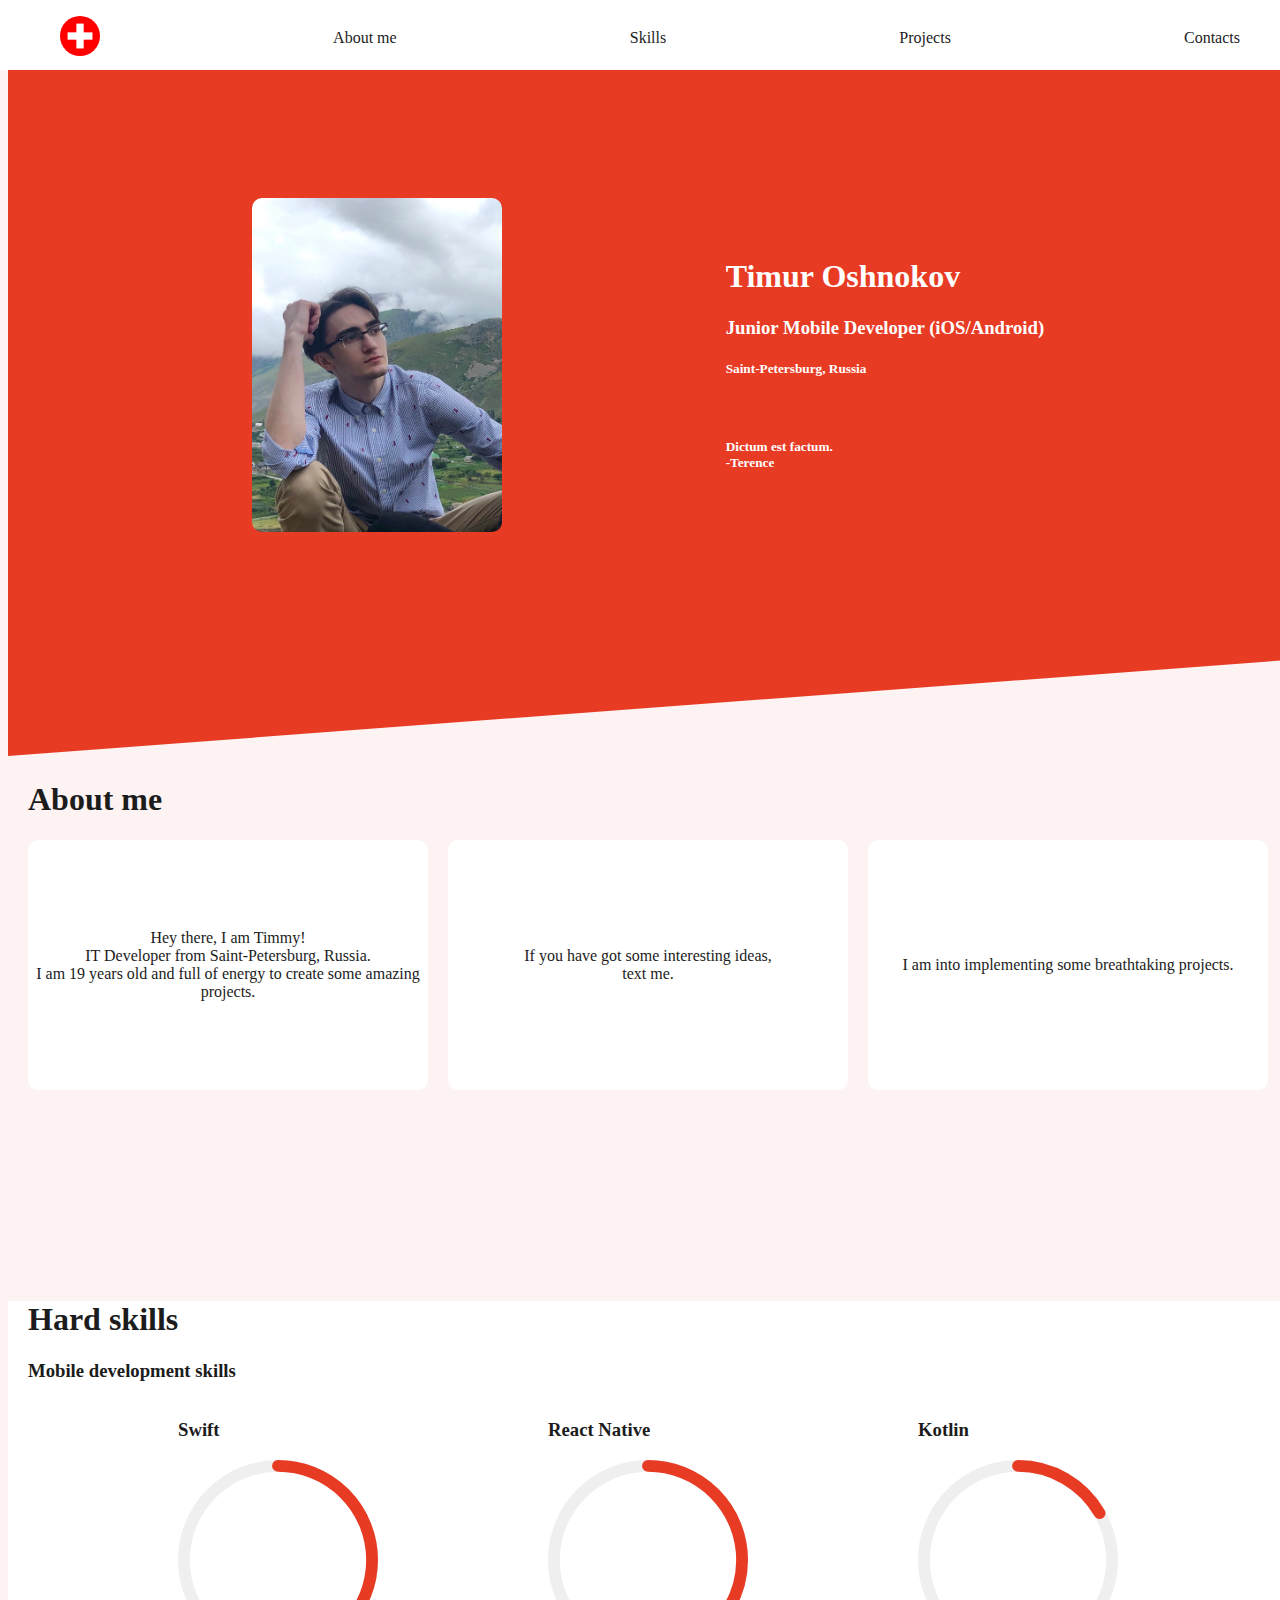
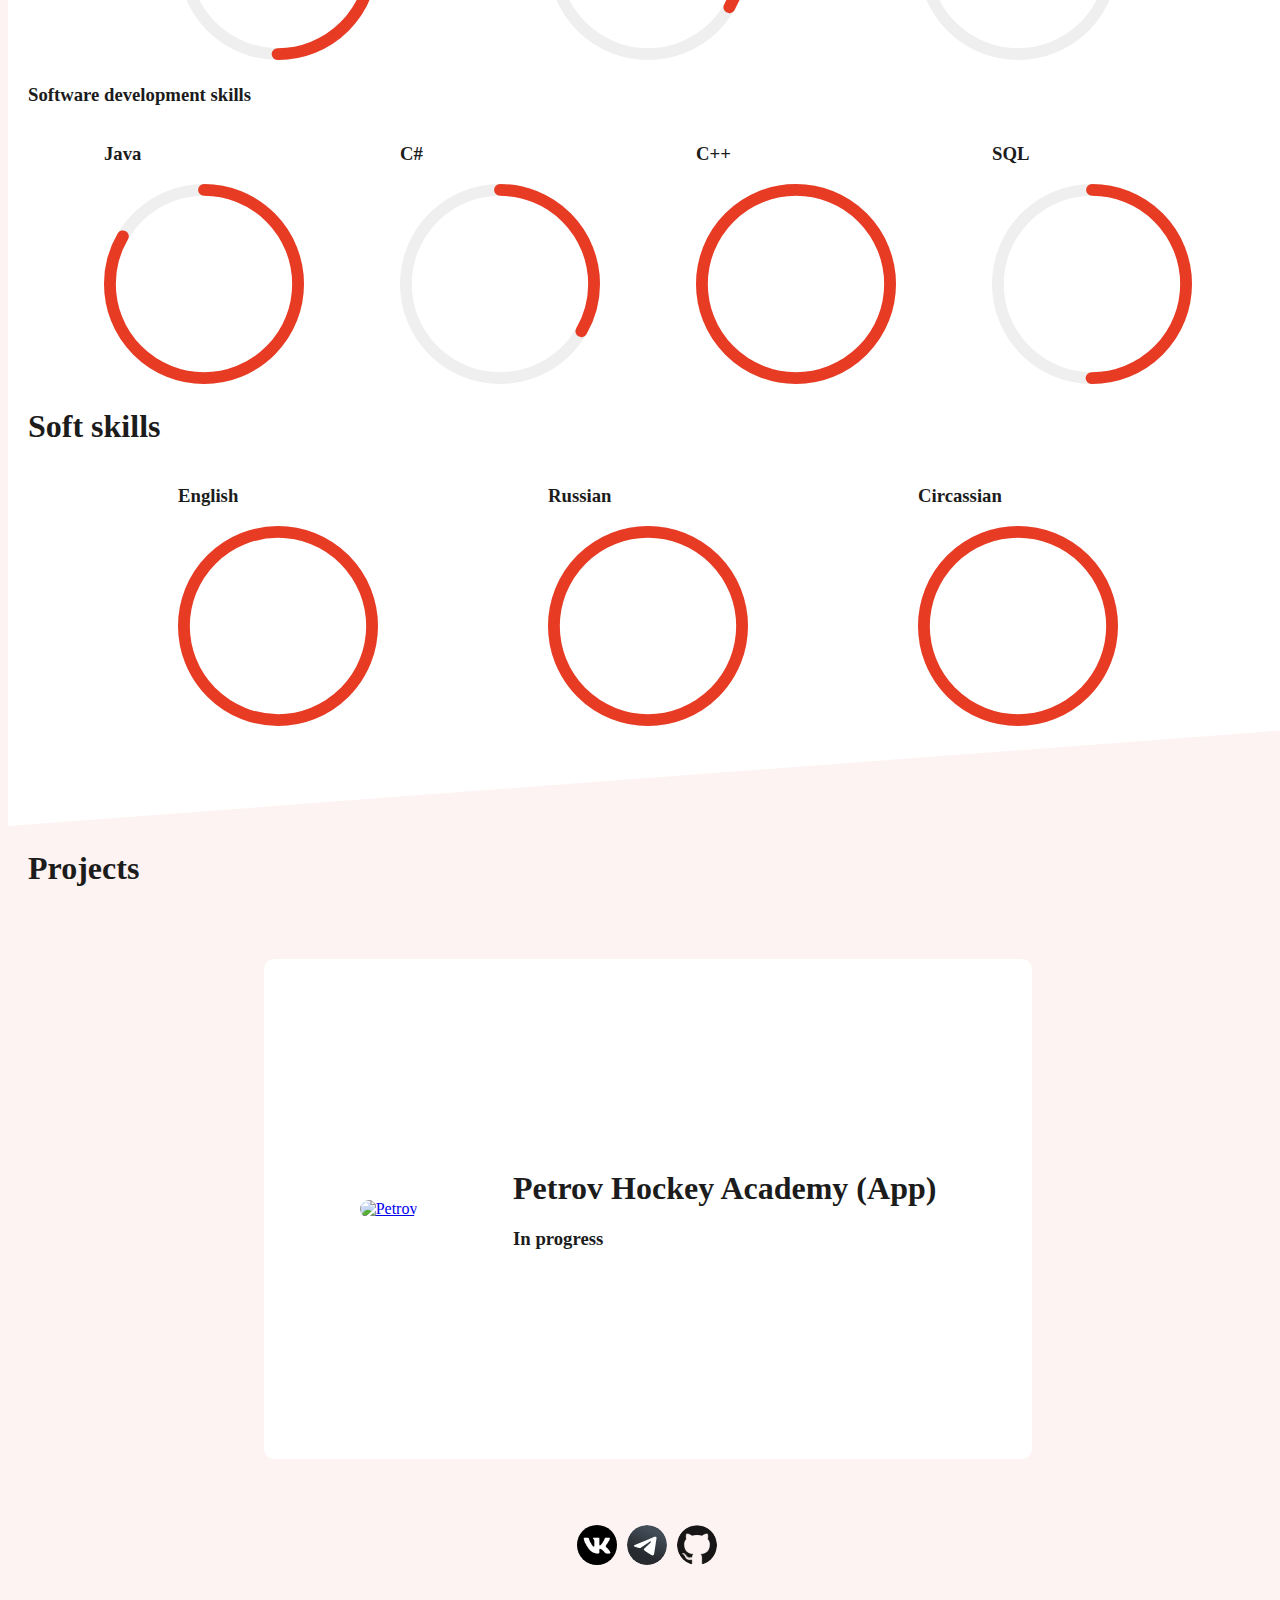
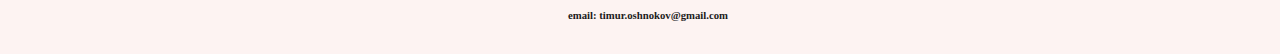
==== PersonalPage/PersonalPage.html @ b3af90e5 "Personal Page" ====
<!DOCTYPE html>
<html lang="ru">

<head>
    <meta charset="UTF-8">
    <title>Timmy Oshnokov</title>
    <link rel="stylesheet" href="PersonalPageCSS.css">
    <link rel="stylesheet" href="Diagrams.css">
    <link rel="icon" href="./Images/switzerland.png">
    <meta name="keywords" content="Ошноков, Тимур, программирование, ИТМО, ФИТИП">
</head>

<body>

<header class="header">
    <div class="headerLinksBox">
        <nav>
            <ul class="headerItems">
                <li>
                    <a class="headerLink" href="#home">
                        <img src="./Images/switzerland.png" alt="home" class="logo"/>
                    </a>
                </li>
                <li>
                    <a class="headerLink" href="#aboutMe">About me</a>
                </li>
                <li>
                    <a class="headerLink" href="#skills">Skills</a>
                </li>
                <li>
                    <a class="headerLink" href="#projects">Projects</a>
                </li>
                <li>
                    <a class="headerLink" href="#contacts">Contacts</a>
                </li>
            </ul>
        </nav>
    </div>
</header>

<main>
    <section class="intro">
        <span id="home"></span>
        <div class="personalBox">
            <img src="./Images/SelfPhoto.jpg" alt="Timur Oshnokov" class="selfImage">
            <div class="nameBox">
                <h1 class="textWhite">Timur Oshnokov</h1>
                <h3 class="textWhite">Junior Mobile Developer (iOS/Android)</h3>
                <h5 class="textWhite">Saint-Petersburg, Russia</h5>
                <br>
                <h5 class="textWhite">Dictum est factum.<br>-Terence</h5>
            </div>
        </div>
        <svg class="triangle" viewBox="0 0 200 15">
            <polygon points="0,15 200,0 0,0" fill="#e83b24"></polygon>
        </svg>
    </section>

    <section class="aboutMeBox">
        <span id="aboutMe"></span>
        <div class="sectionName">
            <h1 class="textBlack">About me</h1>
        </div>


        <div class="aboutMeSlides">
            <div class="aboutMeSingleSlide">
                <p class="aboutMeText">Hey there, I am Timmy!<br>IT Developer from Saint-Petersburg, Russia.<br>I am 19
                    years
                    old and full of energy to create some amazing projects. </p>
            </div>
            <div class="aboutMeSingleSlide">
                <p class="aboutMeText"> If you have got some interesting ideas,<br>text me.</p>
            </div>
            <div class="aboutMeSingleSlide">
                <p class="aboutMeText"> I am into implementing some breathtaking projects. </p>
            </div>
        </div>
    </section>

    <section>
        <span id="skills"></span>
        <div class="skillsBox">
            <h1 class="sectionName">Hard skills</h1>
            <div>
                <h3 class="sectionName">Mobile development skills</h3>
                <div class="skillsCharts">
                    <section>
                        <h3 class="textBlack">Swift</h3>
                        <svg class="circle-chart" viewbox="0 0 33.83098862 33.83098862" width="200" height="200"
                             xmlns="http://www.w3.org/2000/svg">
                            <circle class="circle-chart__background" stroke="#efefef" stroke-width="2" fill="none"
                                    cx="16.91549431" cy="16.91549431" r="15.91549431"/>
                            <circle class="circle-chart__circle" stroke="#e83b24" stroke-width="2"
                                    stroke-dasharray="50,100" stroke-linecap="round" fill="none" cx="16.91549431"
                                    cy="16.91549431" r="15.91549431"/>
                            <g class="circle-chart__info">
                                <text class="circle-chart__innerText" x="16.91549431" y="16.91549431"
                                      alignment-baseline="central" text-anchor="middle" font-size="6">1.5 year
                                </text>
                            </g>
                        </svg>
                    </section>

                    <section>
                        <h3 class="textBlack">React Native</h3>
                        <svg class="circle-chart" viewbox="0 0 33.83098862 33.83098862" width="200" height="200"
                             xmlns="http://www.w3.org/2000/svg">
                            <circle class="circle-chart__background" stroke="#efefef" stroke-width="2" fill="none"
                                    cx="16.91549431" cy="16.91549431" r="15.91549431"/>
                            <circle class="circle-chart__circle" stroke="#e83b24" stroke-width="2"
                                    stroke-dasharray="33.33,100" stroke-linecap="round" fill="none" cx="16.91549431"
                                    cy="16.91549431" r="15.91549431"/>
                            <g class="circle-chart__info">
                                <text class="circle-chart__innerText" x="16.91549431" y="16.91549431"
                                      alignment-baseline="central" text-anchor="middle" font-size="6">1 year
                                </text>
                            </g>
                        </svg>
                    </section>

                    <section>
                        <h3 class="textBlack">Kotlin</h3>
                        <svg class="circle-chart" viewbox="0 0 33.83098862 33.83098862" width="200" height="200"
                             xmlns="http://www.w3.org/2000/svg">
                            <circle class="circle-chart__background" stroke="#efefef" stroke-width="2" fill="none"
                                    cx="16.91549431" cy="16.91549431" r="15.91549431"/>
                            <circle class="circle-chart__circle" stroke="#e83b24" stroke-width="2"
                                    stroke-dasharray="16.66,100" stroke-linecap="round" fill="none" cx="16.91549431"
                                    cy="16.91549431" r="15.91549431"/>
                            <g class="circle-chart__info">
                                <text class="circle-chart__innerText" x="16.91549431" y="16.91549431"
                                      alignment-baseline="central" text-anchor="middle" font-size="6">6 months
                                </text>
                            </g>
                        </svg>
                    </section>
                </div>
                <h3 class="sectionName">Software development skills</h3>
                <div class="skillsCharts">
                    <section>
                        <h3 class="textBlack">Java</h3>
                        <svg class="circle-chart" viewbox="0 0 33.83098862 33.83098862" width="200" height="200"
                             xmlns="http://www.w3.org/2000/svg">
                            <circle class="circle-chart__background" stroke="#efefef" stroke-width="2" fill="none"
                                    cx="16.91549431" cy="16.91549431" r="15.91549431"/>
                            <circle class="circle-chart__circle" stroke="#e83b24" stroke-width="2"
                                    stroke-dasharray="83.33,100" stroke-linecap="round" fill="none" cx="16.91549431"
                                    cy="16.91549431" r="15.91549431"/>
                            <g class="circle-chart__info">
                                <text class="circle-chart__innerText" x="16.91549431" y="16.91549431"
                                      alignment-baseline="central" text-anchor="middle" font-size="6">2.5 years
                                </text>
                            </g>
                        </svg>
                    </section>
                    <section>
                        <h3 class="textBlack">C#</h3>
                        <svg class="circle-chart" viewbox="0 0 33.83098862 33.83098862" width="200" height="200"
                             xmlns="http://www.w3.org/2000/svg">
                            <circle class="circle-chart__background" stroke="#efefef" stroke-width="2" fill="none"
                                    cx="16.91549431" cy="16.91549431" r="15.91549431"/>
                            <circle class="circle-chart__circle" stroke="#e83b24" stroke-width="2"
                                    stroke-dasharray="33.33,100" stroke-linecap="round" fill="none" cx="16.91549431"
                                    cy="16.91549431" r="15.91549431"/>
                            <g class="circle-chart__info">
                                <text class="circle-chart__innerText" x="16.91549431" y="16.91549431"
                                      alignment-baseline="central" text-anchor="middle" font-size="6">1 year
                                </text>
                            </g>
                        </svg>
                    </section>
                    <section>
                        <h3 class="textBlack">C++</h3>
                        <svg class="circle-chart" viewbox="0 0 33.83098862 33.83098862" width="200" height="200"
                             xmlns="http://www.w3.org/2000/svg">
                            <circle class="circle-chart__background" stroke="#efefef" stroke-width="2" fill="none"
                                    cx="16.91549431" cy="16.91549431" r="15.91549431"/>
                            <circle class="circle-chart__circle" stroke="#e83b24" stroke-width="2"
                                    stroke-dasharray="100,100" stroke-linecap="round" fill="none" cx="16.91549431"
                                    cy="16.91549431" r="15.91549431"/>
                            <g class="circle-chart__info">
                                <text class="circle-chart__innerText" x="16.91549431" y="16.91549431"
                                      alignment-baseline="central" text-anchor="middle" font-size="6">3 years
                                </text>
                            </g>
                        </svg>
                    </section>
                    <section>
                        <h3 class="textBlack">SQL</h3>
                        <svg class="circle-chart" viewbox="0 0 33.83098862 33.83098862" width="200" height="200"
                             xmlns="http://www.w3.org/2000/svg">
                            <circle class="circle-chart__background" stroke="#efefef" stroke-width="2" fill="none"
                                    cx="16.91549431" cy="16.91549431" r="15.91549431"/>
                            <circle class="circle-chart__circle" stroke="#e83b24" stroke-width="2"
                                    stroke-dasharray="50,100" stroke-linecap="round" fill="none" cx="16.91549431"
                                    cy="16.91549431" r="15.91549431"/>
                            <g class="circle-chart__info">
                                <text class="circle-chart__innerText" x="16.91549431" y="16.91549431"
                                      alignment-baseline="central" text-anchor="middle" font-size="6">1.5 year
                                </text>
                            </g>
                        </svg>
                    </section>
                </div>
            </div>
            <h1 class="sectionName">Soft skills</h1>
            <div class="skillsCharts">

                <section>
                    <h3 class="textBlack">English</h3>
                    <svg class="circle-chart" viewbox="0 0 33.83098862 33.83098862" width="200" height="200"
                         xmlns="http://www.w3.org/2000/svg">
                        <circle class="circle-chart__background" stroke="#efefef" stroke-width="2" fill="none"
                                cx="16.91549431" cy="16.91549431" r="15.91549431"/>
                        <circle class="circle-chart__circle" stroke="#e83b24" stroke-width="2"
                                stroke-dasharray="100,100" stroke-linecap="round" fill="none" cx="16.91549431"
                                cy="16.91549431" r="15.91549431"/>
                        <g class="circle-chart__info">
                            <text class="circle-chart__innerText" x="16.91549431" y="16.91549431"
                                  alignment-baseline="central" text-anchor="middle" font-size="8">C2
                            </text>
                        </g>
                    </svg>
                </section>

                <section>
                    <h3 class="textBlack">Russian</h3>
                    <svg class="circle-chart" viewbox="0 0 33.83098862 33.83098862" width="200" height="200"
                         xmlns="http://www.w3.org/2000/svg">
                        <circle class="circle-chart__background" stroke="#efefef" stroke-width="2" fill="none"
                                cx="16.91549431" cy="16.91549431" r="15.91549431"/>
                        <circle class="circle-chart__circle" stroke="#e83b24" stroke-width="2"
                                stroke-dasharray="100,100" stroke-linecap="round" fill="none" cx="16.91549431"
                                cy="16.91549431" r="15.91549431"/>
                        <g class="circle-chart__info">
                            <text class="circle-chart__innerText" x="16.91549431" y="16.91549431"
                                  alignment-baseline="central" text-anchor="middle" font-size="6">Native
                            </text>
                        </g>
                    </svg>
                </section>
                <section>
                    <h3 class="textBlack">Circassian</h3>
                    <svg class="circle-chart" viewbox="0 0 33.83098862 33.83098862" width="200" height="200"
                         xmlns="http://www.w3.org/2000/svg">
                        <circle class="circle-chart__background" stroke="#efefef" stroke-width="2" fill="none"
                                cx="16.91549431" cy="16.91549431" r="15.91549431"/>
                        <circle class="circle-chart__circle" stroke="#e83b24" stroke-width="2"
                                stroke-dasharray="100,100" stroke-linecap="round" fill="none" cx="16.91549431"
                                cy="16.91549431" r="15.91549431"/>
                        <g class="circle-chart__info">
                            <text class="circle-chart__innerText" x="16.91549431" y="16.91549431"
                                  alignment-baseline="central" text-anchor="middle" font-size="6">Native
                            </text>
                        </g>
                    </svg>
                </section>
            </div>
        </div>
        <svg class="triangle" viewBox="0 0 200 15">
            <polygon points="0,15 200,0 0,0" fill="#ffffff"></polygon>
        </svg>
    </section>

    <section>
        <span id="projects"></span>
        <h1 class="sectionName">Projects</h1>
        <!--        <div class="projectsBox">-->
        <!--            <img src="./Images/Logos/Settings2.png" alt="settings" class="logo"/>-->
        <!--            <text class="textBlack">Section is in development</text>-->
        <!--        </div>-->
        <div class="projectsBox">
            <div class="projectSlide">
                <a href="https://www.petrovacademy.ru/">
                    <img src="./Images/Logos/Petrov.png" alt="Petrov" class="projectLogo"/>
                </a>
                <div>
                    <h1 class="textBlack"> Petrov Hockey Academy (App)</h1>
                    <h3 class="textBlack">In progress</h3>
                </div>
            </div>
        </div>
    </section>

<!--    <section class="extra">-->
<!--        <p>-->
<!--        <pre class="ascii">         ^-->
<!--       ,' \-->
<!--       L""/-->
<!--       ` |-->
<!--       J |-->
<!--       J L-->
<!--       | | .  ,-->
<!--       | |.`v_L.'-->
<!--      // ,>-(-\'_-->
<!--      \`' \ - /-.-->
<!--      /   /`""|-->
<!--       ),'    `- -->
<!--      (    ,-'  \-->
<!--       ) ,' ,'   h-->
<!--      / /  /     `)&#45;&#45;..-->
<!--      \/  /       \  <)-->
<!--       <        ,  L<'-->
<!--       F/     _/  ,'-->
<!--       L   ,-'     \-->
<!--       |         ___L-->
<!--      /         (  F-->
<!--     J      ___,'  L-->
<!--     |    ,'       |-->
<!--     F  ,'         |-->
<!--    (_,&#45;&#45;..__  mt-2|_-->
<!--   ,'        `"`&#45;&#45;.._\-->
<!-- ,' /                 \-->
<!--/                     (_-->
<!--        </pre>-->
<!--        </p>-->
<!--    </section>-->
</main>

<footer>
    <section>
        <span id="contacts"></span>
        <div class="bottomBox">
            <nav>
                <ul class="bottomLinks">
                    <li>
                        <a class="bottomLink" href="https://www.vk.com/napenshe" target="_blank">
                            <img src="./Images/Logos/VK_Black&White_Logo_transparent.png" class="logo" alt="vk"/>
                        </a>
                    </li>
                    <li>
                        <a class="bottomLink" href="https://www.t.me/napenshe" target="_blank">
                            <img src="./Images/Logos/Telegram_X_2019_Logo.svg" class="logo" alt="telegram"/>
                        </a>
                    </li>
                    <li>
                        <a class="bottomLink" href="https://www.github.com/WildOne2802" target="_blank">
                            <img src="./Images/Logos/GitHub-Mark-120px-plus.png" class="logo" alt="github"/>
                        </a>
                    </li>
                </ul>
            </nav>
        </div>
        <div class="footer">
            <h6 class="textBlack">email: timur.oshnokov@gmail.com</h6>
        </div>
    </section>
</footer>

</body>

</html>
---- PersonalPage/PersonalPageCSS.css ----
.header {
    position: fixed;
    top: 0;
    left: 0;
    width: 100%;
    background-color: white;
    height: 70px;
    z-index: 10;

}

.headerLinksBox {
    position: relative;
    padding-left: 20px;
    padding-right: 40px;
}

.headerItems {
    display: flex;
    flex-wrap: wrap;
    justify-content: space-between;
    align-items: center;
    list-style-type: none;
    font-family: "Helvetica Neue";

}

.headerLink {
    text-decoration: none;
    color: #1c1c1c;
    width: 100px;
}

/* Personal Box*/

.intro {
    left: 0;
    margin-top: 70px;
}

.personalBox {
    display: flex;
    align-items: center;
    padding: 20px;
    justify-content: space-evenly;
    background-color: #e83b24;
    height: 550px;
}

.selfImage {
    max-width: 250px;
    height: auto;
    border-radius: 10px;
}

.nameBox {
    flex-direction: column;
}

/* ABOUT ME*/

.aboutMeBox {
    height: 500px;
}

.aboutMeText {
    font-family: "Helvetica Neue";
    color: #1c1c1c;
    text-align: center;
}

.aboutMeSlides {
    display: flex;
    flex-direction: row;
    justify-content: space-evenly;

}

.aboutMeSingleSlide {
    background-color: #ffffff;
    border-radius: 10px;
    height: 250px;
    width: 400px;
    display: flex;
    align-items: center;
    justify-content: center;
}

/* SKILLS*/

.skillsBox {
    background-color: #ffffff;
}

.skillsCharts {
    display: flex;
    flex-direction: row;
    justify-content: space-evenly;
}

.hardSkillsBox {

}

/*PROJECTS*/

.projectsBox {
    display: flex;
    flex-direction: column;
    justify-content: space-evenly;
    align-items: center;
    height: 600px;
}

.projectLogo {
    width: 200px;
    height: auto;
    border-radius: 50px;

}

.projectSlide {
    width: 60%;
    height: 500px;
    background-color: #ffffff;
    border-radius: 10px;
    display: flex;
    justify-content: space-evenly;
    align-items: center;

}

/* CONTACTS*/

.bottomLinks {
    flex-wrap: wrap;
    align-items: center;
    justify-content: center;
    list-style-type: none;
    display: flex;
    margin-right: 42px;
}

.bottomLink {
    margin: 5px;
}

.footer {
    display: flex;
    justify-content: center;
}

body {
    flex-direction: column;
    background-color: #FDF3F2;
    width: 100vw;
}

.logo {
    height: 40px;
    width: 40px;
    border-radius: 20px;
}

.triangle {
    left: 0;
}

.triangleUpsideDown {
    left: 0;
    background-color: #e83b24;
}

.textWhite {
    color: #ffffff;
    font-family: "Helvetica Neue";
}

.textBlack {
    color: #1c1c1c;
    font-family: "Helvetica Neue";
}

.sectionName {
    margin-left: 20px;
    margin-top: 20px;
    color: #1c1c1c;
    font-family: "Helvetica Neue";
}

#skills {
    position: relative;
    top: -70px;
}

#aboutMe {
    position: relative;
    top: -70px;
}

#contacts {
    position: relative;
    top: -70px;
}

#home {
    position: relative;
    top: -70px;
}

#projects {
    position: relative;
    top: -70px;
}


.extra {
    display: flex;
    justify-content: center;
    align-items: center;
}
---- PersonalPage/Diagrams.css ----
.circle-chart__circle {
    animation: circle-chart-fill 2s reverse;
    transform: rotate(-90deg);
    transform-origin: center;
}

.circle-chart__info {
    animation: circle-chart-appear 2s forwards;
    opacity: 0;
    transform: translateY(0.3em);
}

@keyframes circle-chart-fill {
    to { stroke-dasharray: 0 100; }
}

@keyframes circle-chart-appear {
    to {
        opacity: 1;
        transform: translateY(0);
    }
}

.circle-chart__innerText {
    color: #ffffff;
    font-family: "Helvetica Neue";
    align-self: center;
}
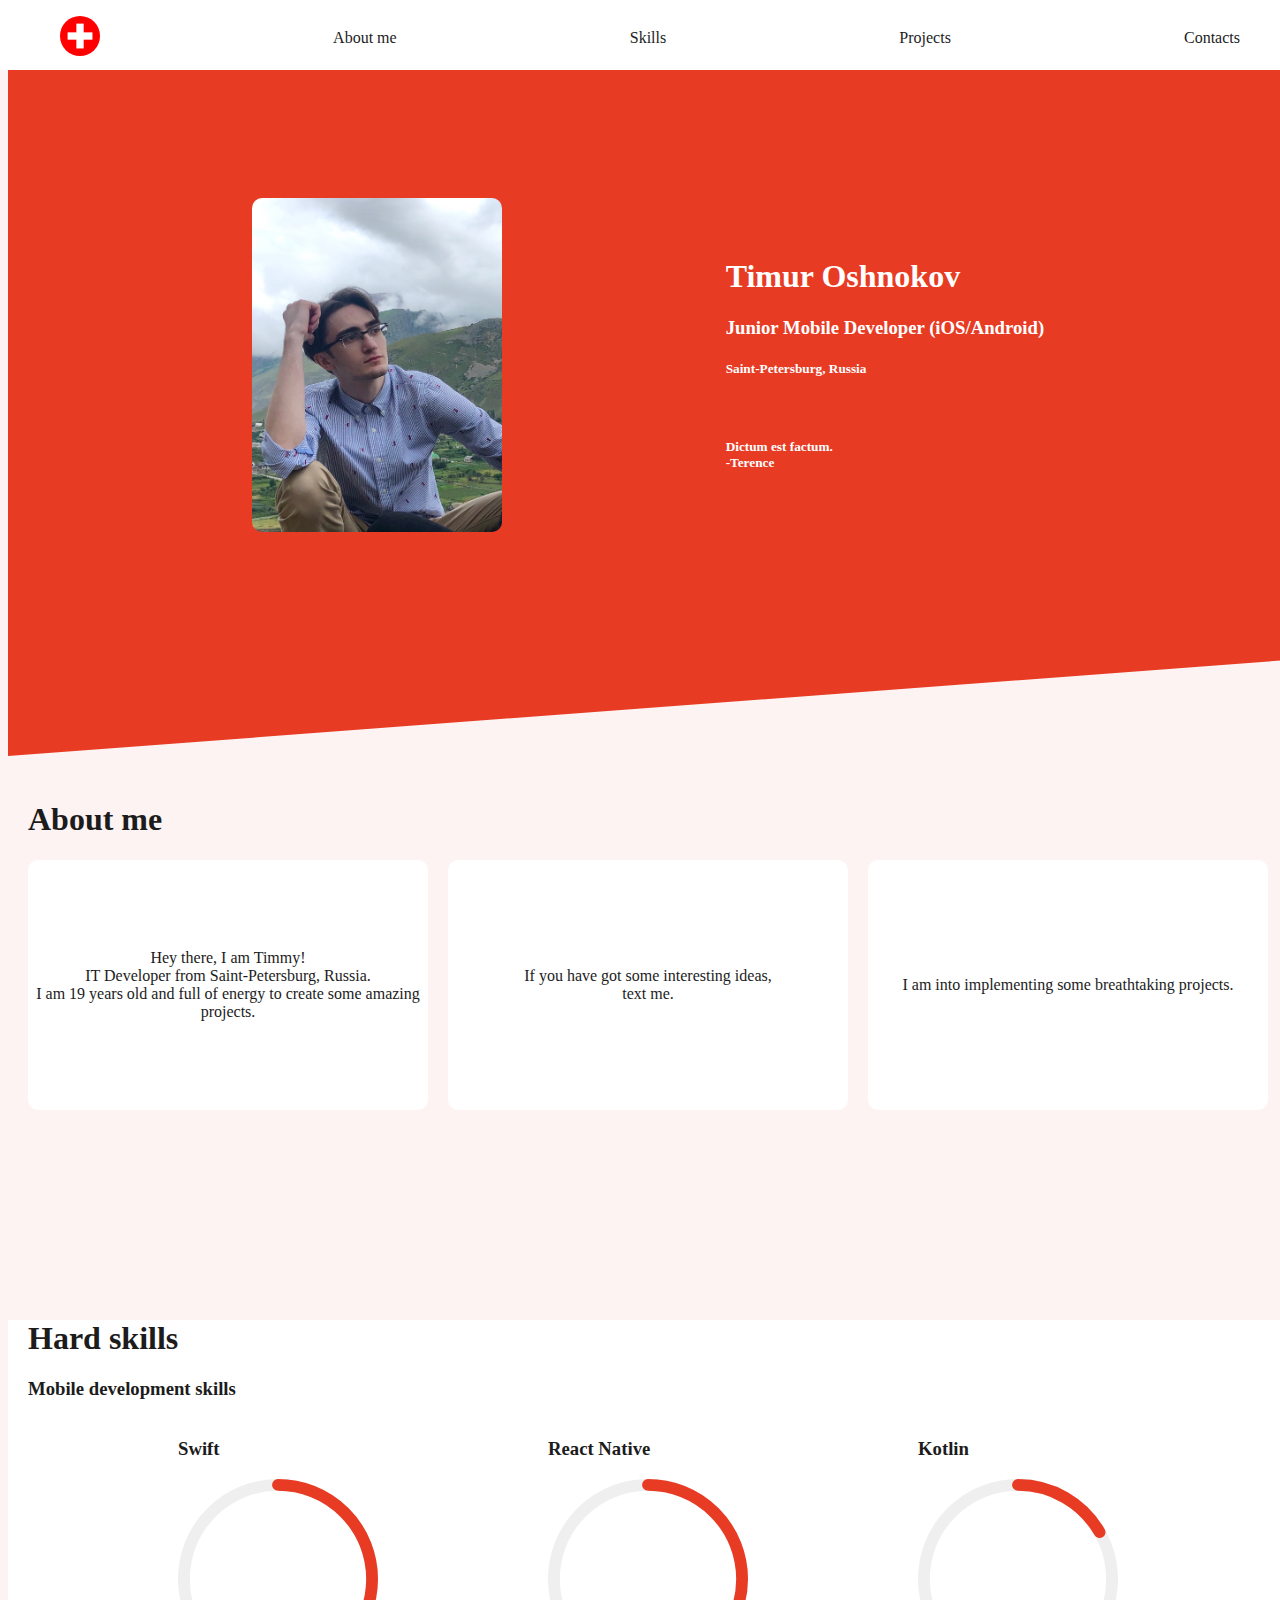
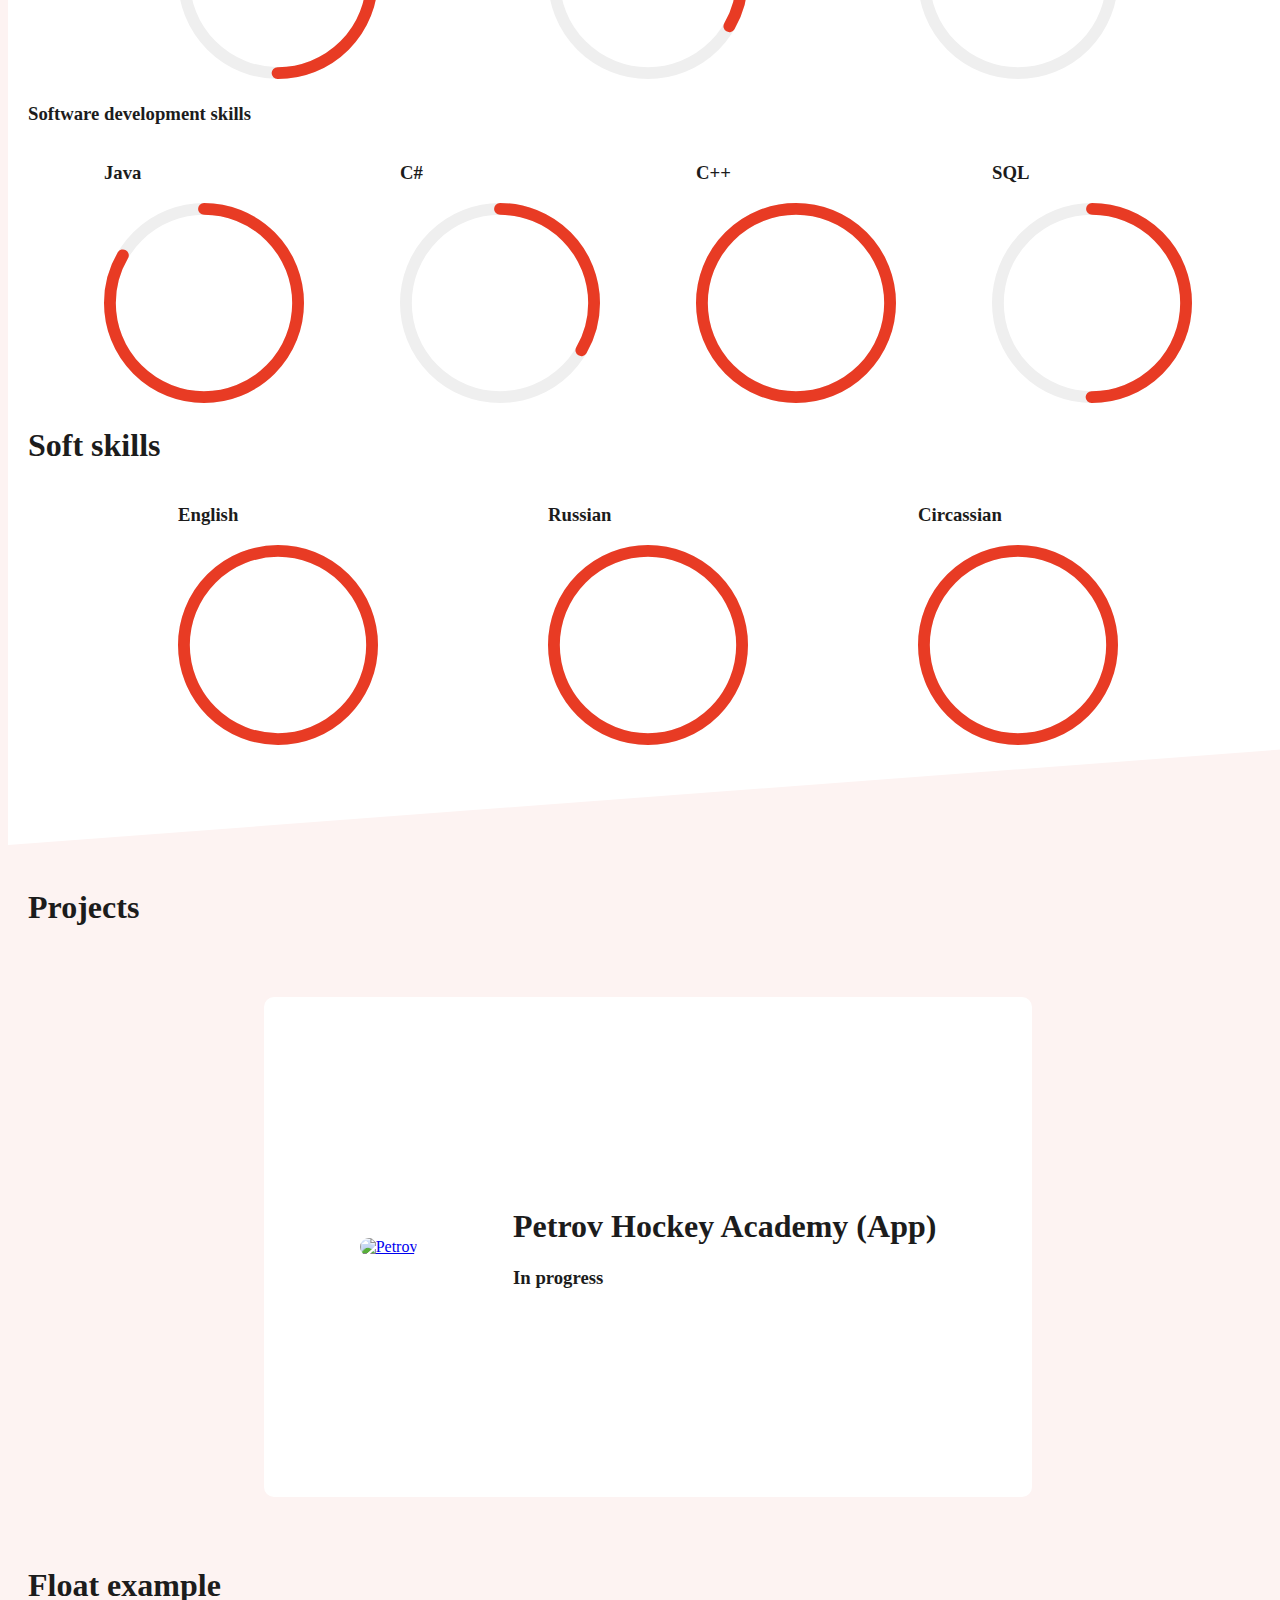
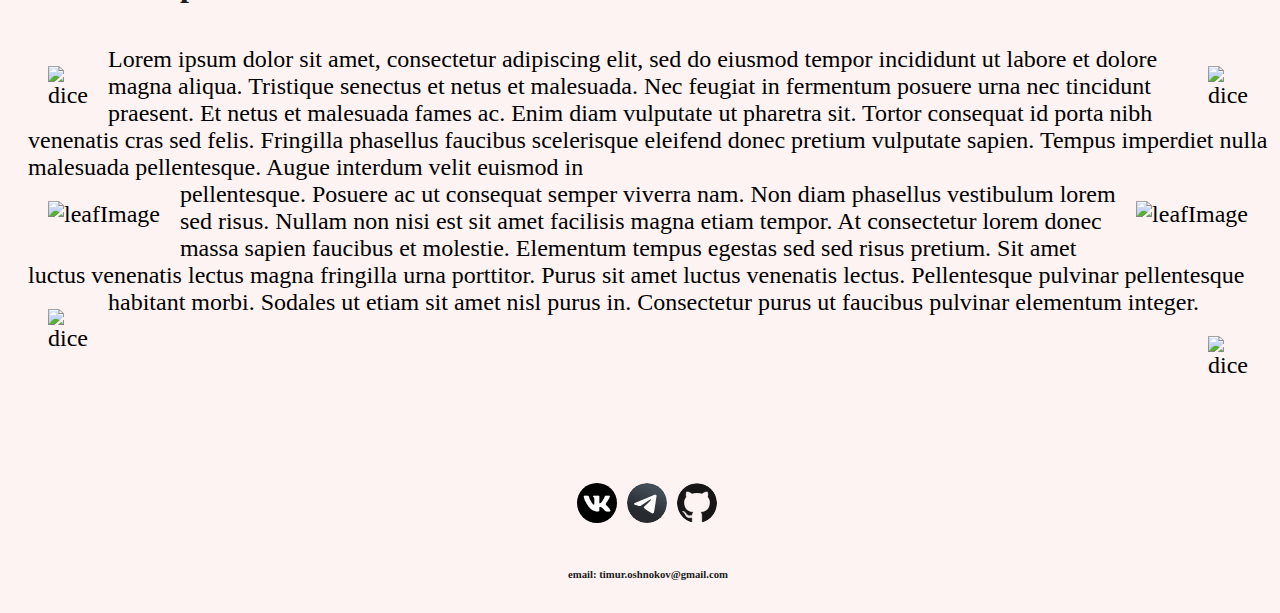
==== commit 0997cf87: "Personal Page Float Example" ====
--- a/PersonalPage/PersonalPage.html
+++ b/PersonalPage/PersonalPage.html
@@ -78,7 +78,7 @@
         </div>
     </section>
 
-    <section>
+    <section class="skillsSection">
         <span id="skills"></span>
         <div class="skillsBox">
             <h1 class="sectionName">Hard skills</h1>
@@ -223,7 +223,6 @@
                         </g>
                     </svg>
                 </section>
-
                 <section>
                     <h3 class="textBlack">Russian</h3>
                     <svg class="circle-chart" viewbox="0 0 33.83098862 33.83098862" width="200" height="200"
@@ -263,7 +262,7 @@
         </svg>
     </section>
 
-    <section>
+    <section class="projectsSection">
         <span id="projects"></span>
         <h1 class="sectionName">Projects</h1>
         <!--        <div class="projectsBox">-->
@@ -283,39 +282,162 @@
         </div>
     </section>
 
-<!--    <section class="extra">-->
-<!--        <p>-->
-<!--        <pre class="ascii">         ^-->
-<!--       ,' \-->
-<!--       L""/-->
-<!--       ` |-->
-<!--       J |-->
-<!--       J L-->
-<!--       | | .  ,-->
-<!--       | |.`v_L.'-->
-<!--      // ,>-(-\'_-->
-<!--      \`' \ - /-.-->
-<!--      /   /`""|-->
-<!--       ),'    `- -->
-<!--      (    ,-'  \-->
-<!--       ) ,' ,'   h-->
-<!--      / /  /     `)&#45;&#45;..-->
-<!--      \/  /       \  <)-->
-<!--       <        ,  L<'-->
-<!--       F/     _/  ,'-->
-<!--       L   ,-'     \-->
-<!--       |         ___L-->
-<!--      /         (  F-->
-<!--     J      ___,'  L-->
-<!--     |    ,'       |-->
-<!--     F  ,'         |-->
-<!--    (_,&#45;&#45;..__  mt-2|_-->
-<!--   ,'        `"`&#45;&#45;.._\-->
-<!-- ,' /                 \-->
-<!--/                     (_-->
-<!--        </pre>-->
-<!--        </p>-->
-<!--    </section>-->
+    <!--        <section class="extra">-->
+    <!--            <p>-->
+    <!--            <pre>         ^-->
+    <!--           ,' \-->
+    <!--           L""/-->
+    <!--           ` |-->
+    <!--           J |-->
+    <!--           J L-->
+    <!--           | | .  ,-->
+    <!--           | |.`v_L.'-->
+    <!--          // ,>-(-\'_-->
+    <!--          \`' \ - /-.-->
+    <!--          /   /`""|-->
+    <!--           ),'    `- -->
+    <!--          (    ,-'  \-->
+    <!--           ) ,' ,'   h-->
+    <!--          / /  /     `)&#45;&#45;..-->
+    <!--          \/  /       \  <)-->
+    <!--           <        ,  L<'-->
+    <!--           F/     _/  ,'-->
+    <!--           L   ,-'     \-->
+    <!--           |         ___L-->
+    <!--          /         (  F-->
+    <!--         J      ___,'  L-->
+    <!--         |    ,'       |-->
+    <!--         F  ,'         |-->
+    <!--        (_,&#45;&#45;..__  mt-2|_-->
+    <!--       ,'        `"`&#45;&#45;.._\-->
+    <!--     ,' /                 \-->
+    <!--    /                     (_-->
+    <!--            </pre>-->
+    <!--            </p>-->
+    <!--        </section>-->
+
+    <!--        <section class="extra">-->
+    <!--            <p>-->
+    <!--                <pre>-->
+    <!--                    <code>-->
+    <!--            class MergeSort {-->
+    <!--        // Merges two subarrays of arr[].-->
+    <!--        // First subarray is arr[l..m]-->
+    <!--        // Second subarray is arr[m+1..r]-->
+    <!--        void merge(int arr[], int l, int m, int r) {-->
+
+    <!--            int n1 = m - l + 1;-->
+    <!--            int n2 = r - m;-->
+
+    <!--            int L[] = new int[n1];-->
+    <!--            int R[] = new int[n2];-->
+
+    <!--            for (int i = 0; i < n1; ++i)-->
+    <!--                L[i] = arr[l + i];-->
+    <!--            for (int j = 0; j < n2; ++j)-->
+    <!--                R[j] = arr[m + 1 + j];-->
+
+
+    <!--            int i = 0, j = 0;-->
+
+    <!--            int k = l;-->
+    <!--            while (i < n1 && j < n2) {-->
+    <!--                if (L[i] <= R[j]) {-->
+    <!--                    arr[k] = L[i];-->
+    <!--                    i++;-->
+    <!--                } else {-->
+    <!--                    arr[k] = R[j];-->
+    <!--                    j++;-->
+    <!--                }-->
+    <!--                k++;-->
+    <!--            }-->
+
+    <!--            while (i < n1) {-->
+    <!--                arr[k] = L[i];-->
+    <!--                i++;-->
+    <!--                k++;-->
+    <!--            }-->
+
+    <!--            while (j < n2) {-->
+    <!--                arr[k] = R[j];-->
+    <!--                j++;-->
+    <!--                k++;-->
+    <!--            }-->
+    <!--        }-->
+
+    <!--        void sort(int arr[], int l, int r) {-->
+    <!--            if (l < r) {-->
+    <!--                // Find the middle point-->
+    <!--                int m = (l + r) / 2;-->
+
+    <!--                // Sort first and second halves-->
+    <!--                sort(arr, l, m);-->
+    <!--                sort(arr, m + 1, r);-->
+
+    <!--                // Merge the sorted halves-->
+    <!--                merge(arr, l, m, r);-->
+    <!--            }-->
+    <!--        }-->
+
+    <!--        static void printArray(int arr[]) {-->
+    <!--            int n = arr.length;-->
+    <!--            for (int i = 0; i < n; ++i)-->
+    <!--                System.out.print(arr[i] + " ");-->
+    <!--            System.out.println();-->
+    <!--        }-->
+
+    <!--        public static void main(String args[]) {-->
+    <!--            int arr[] = {1, 29, 43, 23, 543, 56, 32, 323, 654, 0, 4, 2, 56, 21};-->
+
+    <!--            System.out.println("Given Array");-->
+    <!--            printArray(arr);-->
+
+    <!--            MergeSort ob = new MergeSort();-->
+    <!--            ob.sort(arr, 0, arr.length - 1);-->
+
+    <!--            System.out.println("\nSorted array");-->
+    <!--            printArray(arr);-->
+    <!--        }-->
+    <!--    }-->
+    <!--                </code>-->
+    <!--            </pre>-->
+    <!--        </section>-->
+    <!--    <section>-->
+    <!--        <blockquote>-->
+    <!--            <p>-->
+    <!--                Dictum est factum.-->
+    <!--            </p>-->
+    <!--            <cite>Terence</cite>-->
+    <!--        </blockquote>-->
+    <!--    </section>-->
+    <section class="floatExample">
+        <h1 class="sectionName">Float example</h1>
+        <div class="floatExampleTextBox">
+            <img src="Images/Logos/diceExample.png" class="diceLeftExample" alt="diceExample"/>
+            <img src="Images/Logos/diceExample.png" class="diceRightExample" alt="diceExample"/>
+            Lorem ipsum dolor sit amet, consectetur adipiscing elit, sed do eiusmod tempor incididunt ut labore et
+            dolore magna aliqua. Tristique senectus et netus et malesuada. Nec feugiat in fermentum posuere urna nec
+            tincidunt praesent. Et netus et malesuada fames ac. Enim diam vulputate ut pharetra sit. Tortor consequat id
+            porta nibh venenatis cras sed felis. Fringilla phasellus faucibus scelerisque eleifend donec pretium
+            vulputate sapien. Tempus imperdiet nulla malesuada pellentesque. Augue interdum velit euismod in
+            <div>
+                <div class="leafContainerLeft">
+                    <img src="Images/Logos/leaf.png" class="leafImage" alt="leafImage"/>
+                </div>
+                <div class="leafContainerRight">
+                    <img src="Images/Logos/leaf.png" class="leafImage" alt="leafImage"/>
+                </div>
+            </div>
+            pellentesque. Posuere ac ut consequat semper viverra nam. Non diam phasellus vestibulum lorem sed risus.
+            Nullam non nisi est sit amet facilisis magna etiam tempor. At consectetur lorem donec massa sapien faucibus
+            et molestie. Elementum tempus egestas sed sed risus pretium. Sit amet luctus venenatis lectus magna
+            fringilla urna porttitor. Purus sit amet luctus venenatis lectus. Pellentesque pulvinar pellentesque
+            habitant morbi. Sodales ut etiam sit amet nisl purus in. Consectetur purus ut faucibus pulvinar elementum
+            integer.
+            <img src="Images/Logos/diceExample.png" class="diceLeftExample" alt="diceExample"/>
+            <img src="Images/Logos/diceExample.png" class="diceRightExample" alt="diceExample"/>
+        </div>
+    </section>
 </main>
 
 <footer>
--- a/PersonalPage/PersonalPageCSS.css
+++ b/PersonalPage/PersonalPageCSS.css
@@ -21,7 +21,7 @@
     justify-content: space-between;
     align-items: center;
     list-style-type: none;
-    font-family: "Helvetica Neue";
+    font-family: "Verdana";
 
 }
 
@@ -61,10 +61,11 @@
 
 .aboutMeBox {
     height: 500px;
+    padding-top: 20px;
 }
 
 .aboutMeText {
-    font-family: "Helvetica Neue";
+    font-family: "Verdana";
     color: #1c1c1c;
     text-align: center;
 }
@@ -173,19 +174,19 @@
 
 .textWhite {
     color: #ffffff;
-    font-family: "Helvetica Neue";
+    font-family: "Verdana";
 }
 
 .textBlack {
     color: #1c1c1c;
-    font-family: "Helvetica Neue";
+    font-family: "Verdana";
 }
 
 .sectionName {
     margin-left: 20px;
     margin-top: 20px;
     color: #1c1c1c;
-    font-family: "Helvetica Neue";
+    font-family: "Verdana";
 }
 
 #skills {
@@ -219,3 +220,50 @@
     justify-content: center;
     align-items: center;
 }
+
+.projectsSection {
+    padding-top: 20px;
+}
+
+.skillsSection {
+    padding-top: 20px;
+}
+
+/*Float example */
+
+.floatExample {
+    height: 500px;
+}
+
+.floatExampleTextBox {
+    padding: 20px;
+    font-family: "Verdana";
+    font-size: 1.5em;
+}
+
+.diceLeftExample {
+    height: 40px;
+    width: 40px;
+    float: left;
+    margin: 20px;
+}
+
+.diceRightExample {
+    height: 40px;
+    width: 40px;
+    float: right;
+    margin: 20px;
+}
+
+.leafImage{
+    width: 40px;
+    height: auto;
+}
+.leafContainerLeft {
+    float: left;
+    margin: 20px;
+}
+.leafContainerRight{
+    float: right;
+    margin: 20px;
+}
--- a/PersonalPage/Diagrams.css
+++ b/PersonalPage/Diagrams.css
@@ -23,6 +23,6 @@
 
 .circle-chart__innerText {
     color: #ffffff;
-    font-family: "Helvetica Neue";
+    font-family: "Verdana";
     align-self: center;
 }
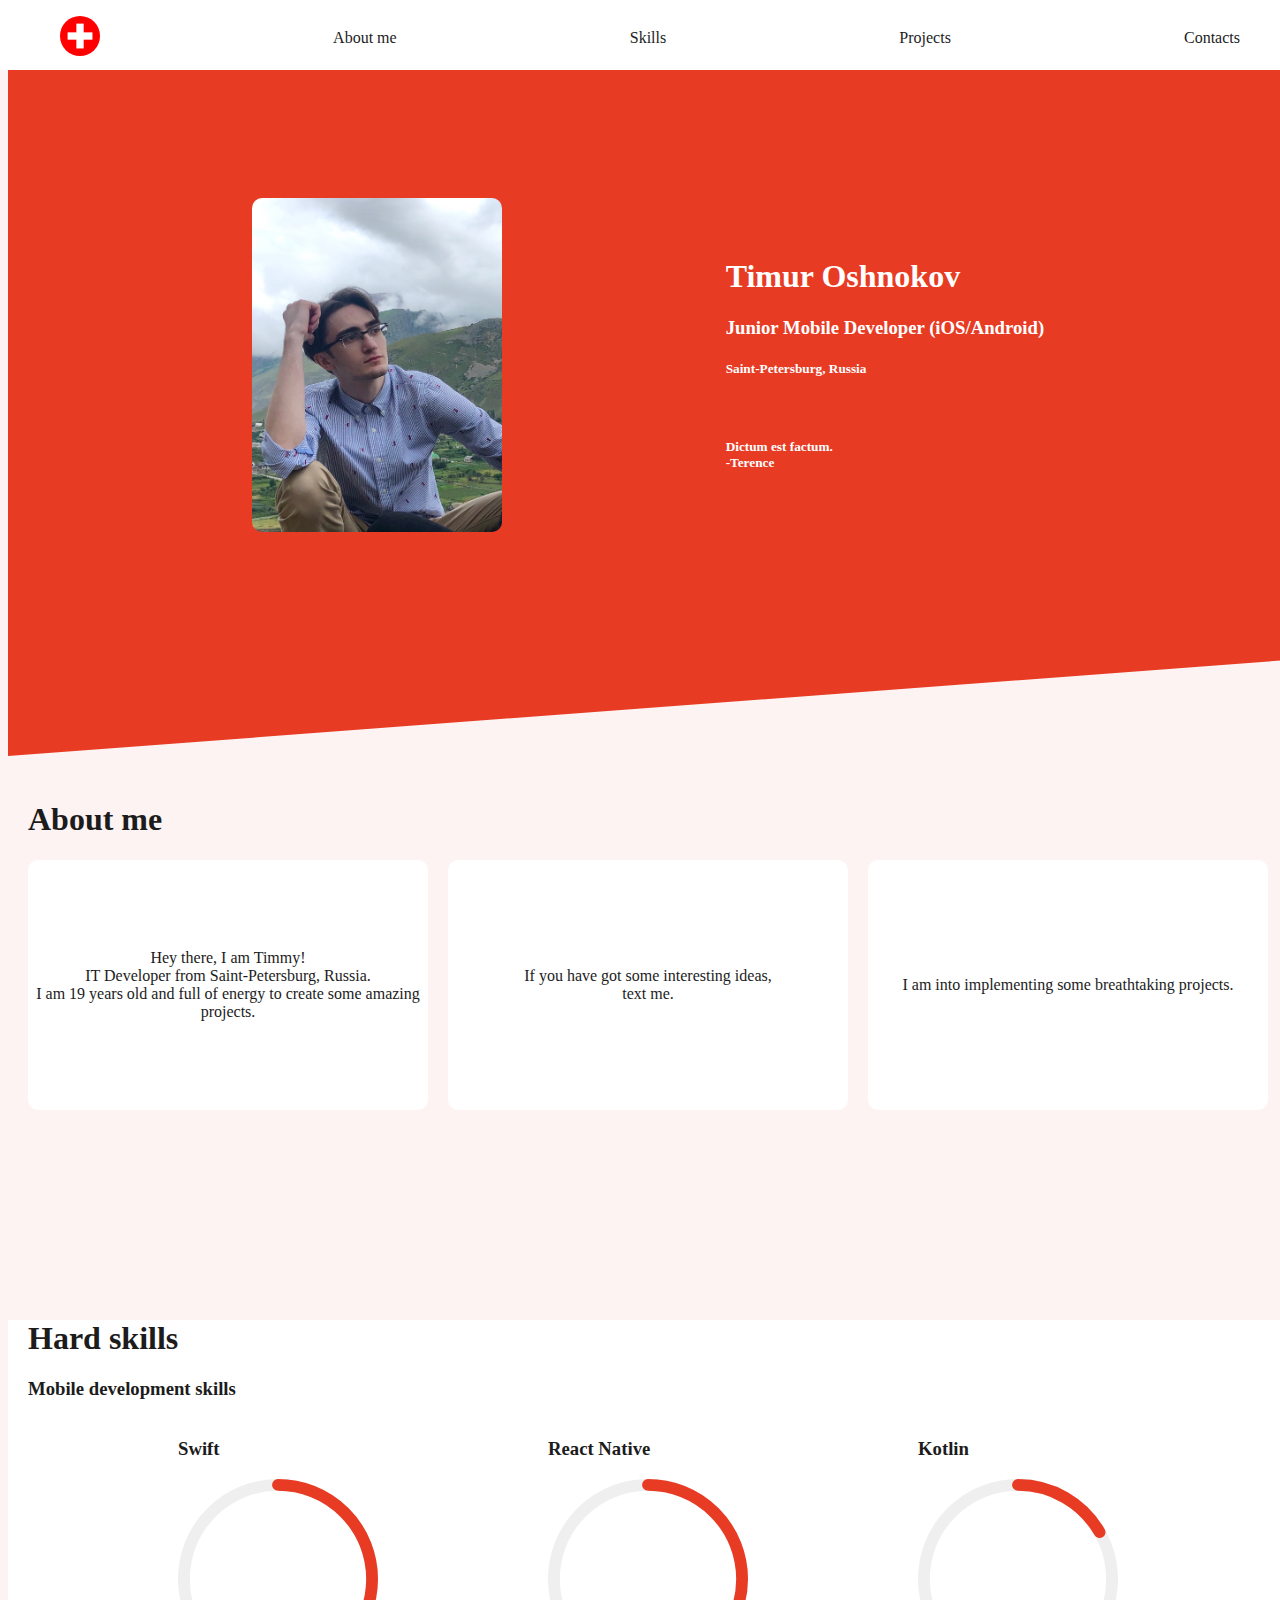
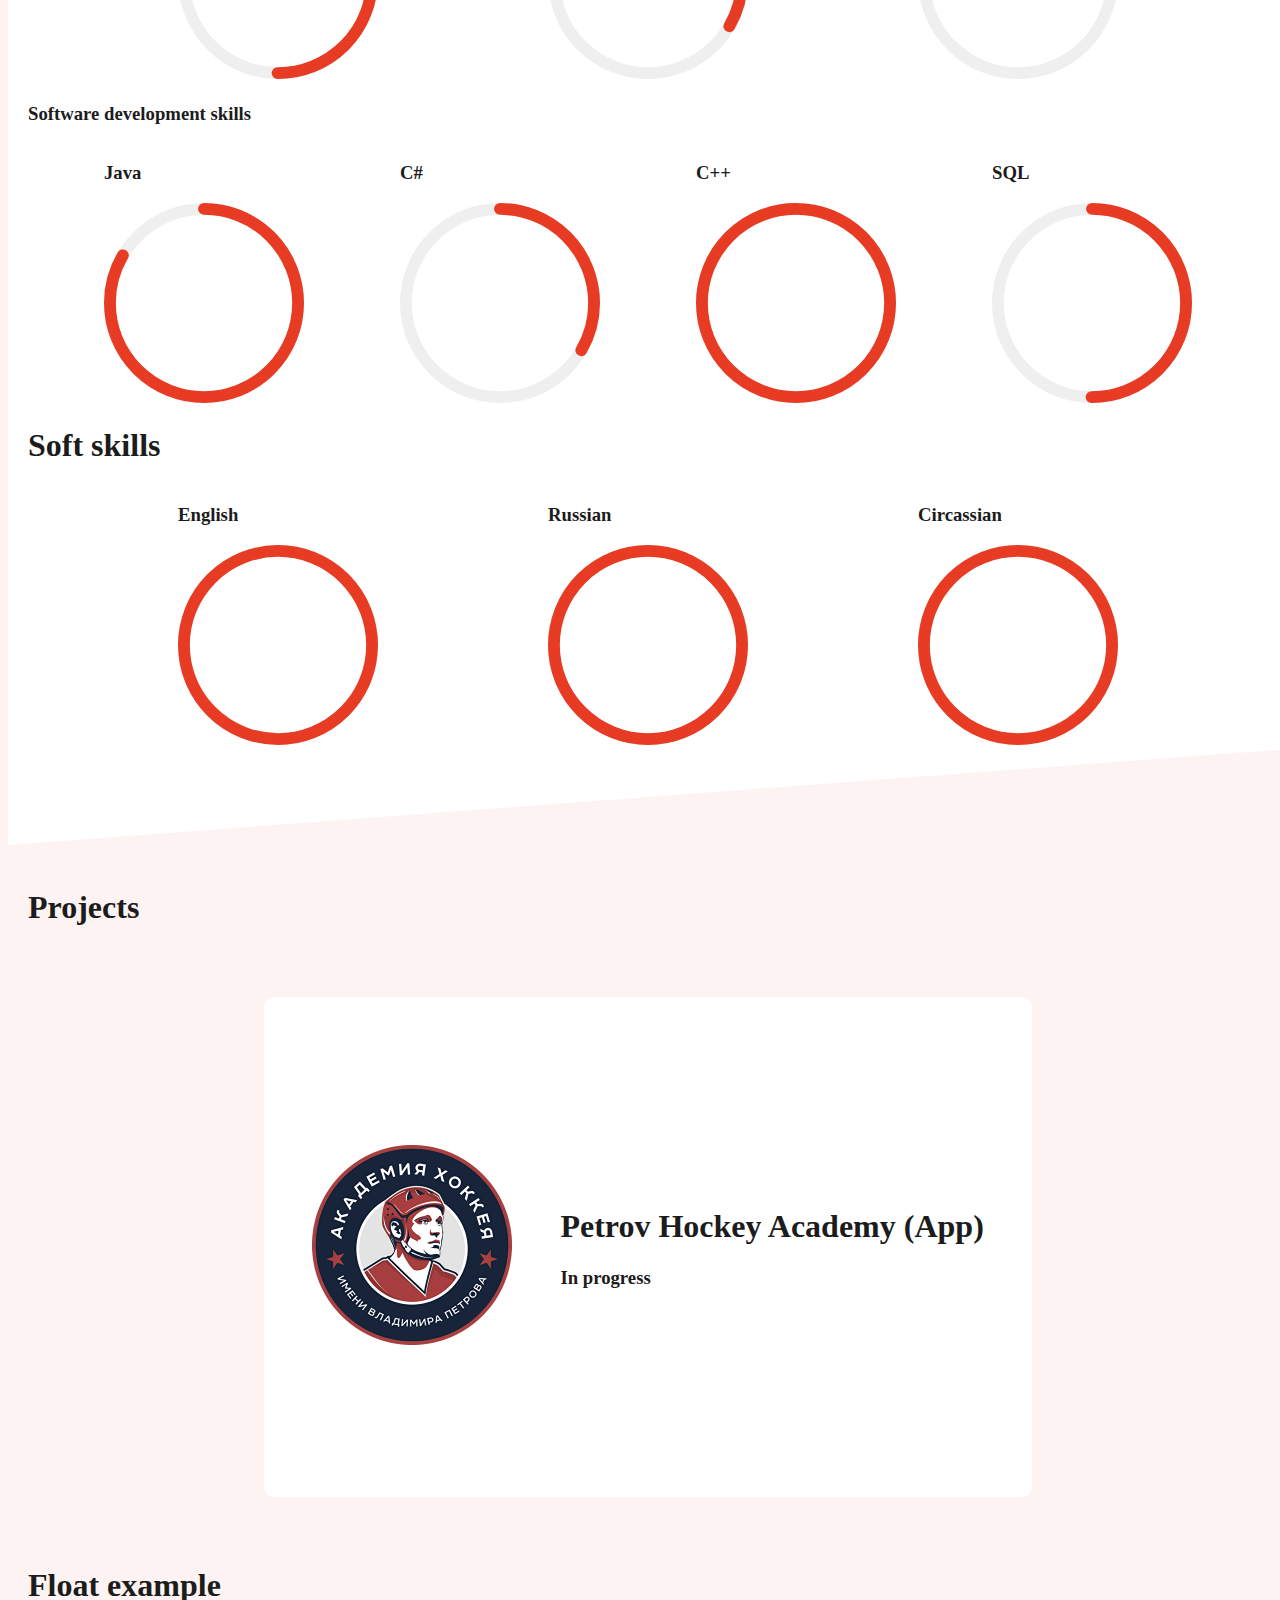
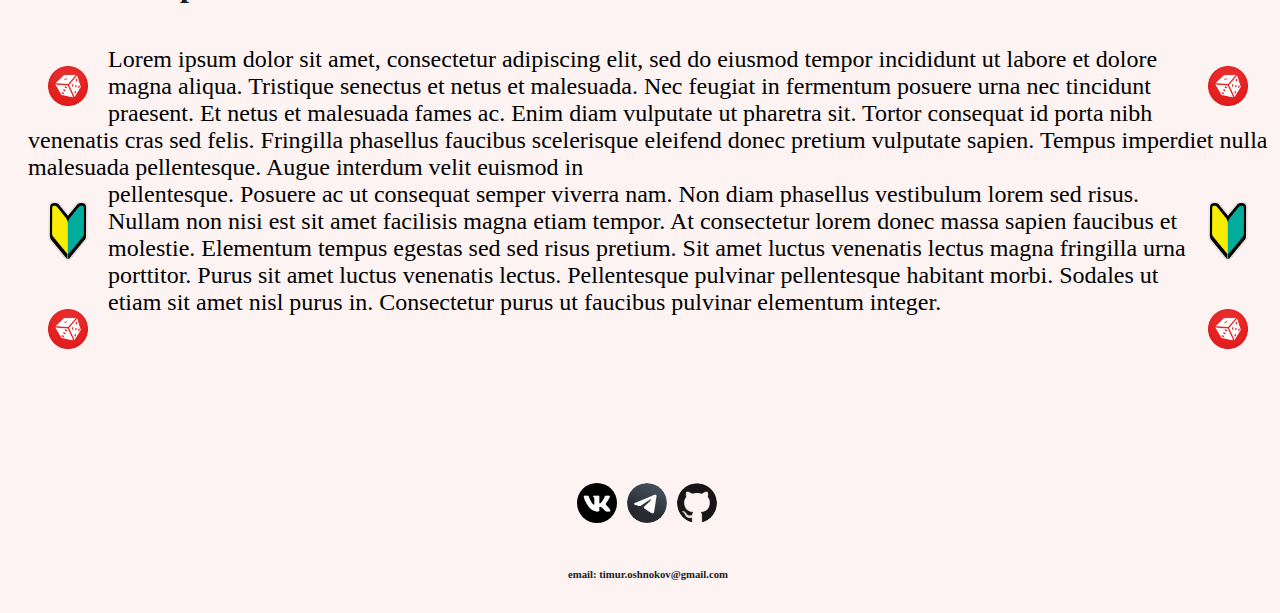
==== commit 96750b02: "JavaScript Lab5" ====
--- a/PersonalPage/PersonalPage.html
+++ b/PersonalPage/PersonalPage.html
@@ -470,6 +470,7 @@
     </section>
 </footer>
 
+<script type="text/javascript" src="../JavaScriptTesting/Lab5.js"></script>
 </body>
 
 </html>
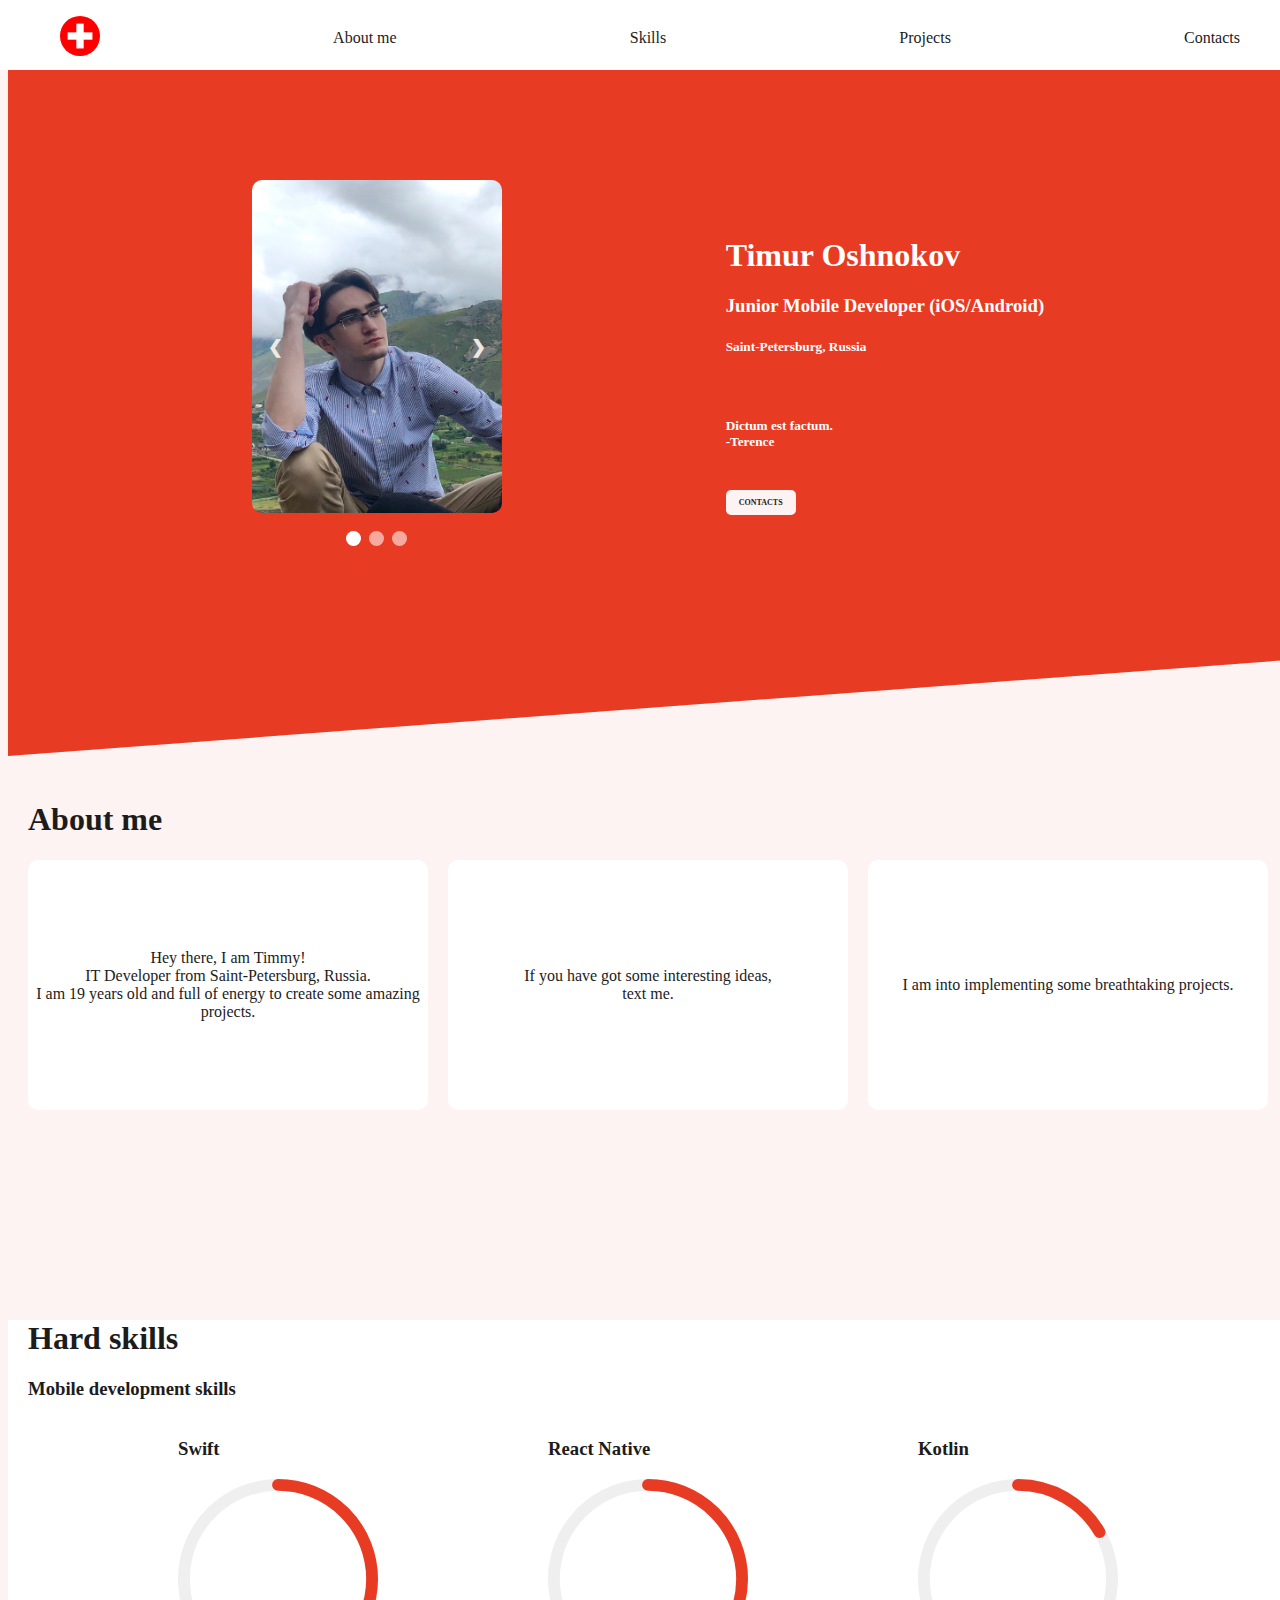
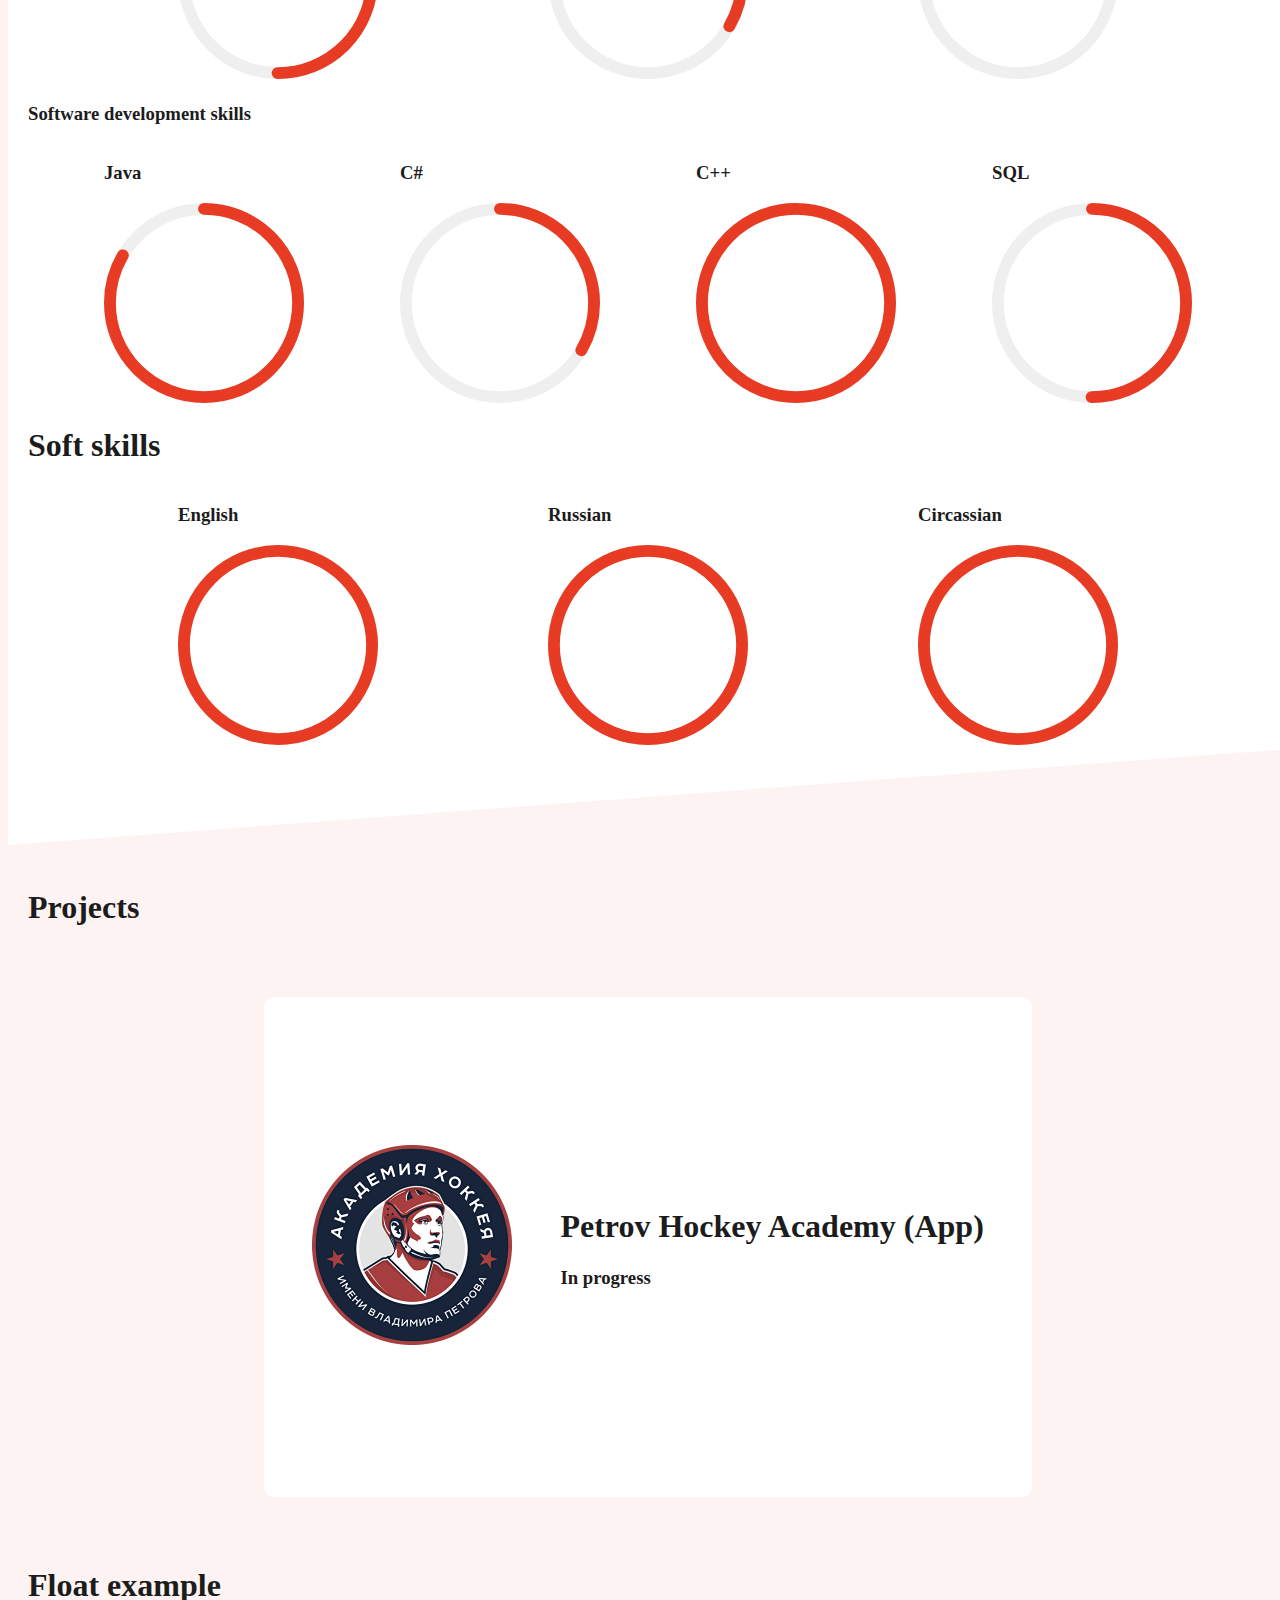
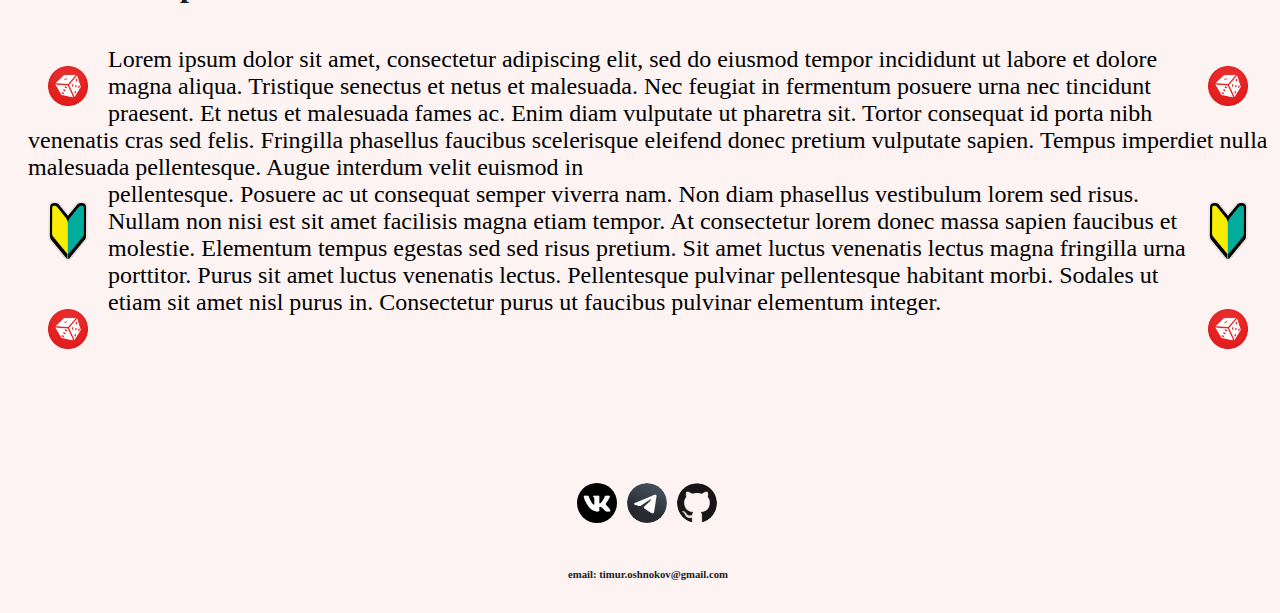
==== commit 8391cec6: "JavaScript Lab6" ====
--- a/PersonalPage/PersonalPage.html
+++ b/PersonalPage/PersonalPage.html
@@ -39,16 +39,55 @@
 </header>
 
 <main>
+    <section class="popUpContacts" id="popUp">
+        <button id="buttonCloseContacts" onclick="closeContacts()">CLOSE</button>
+        <nav>
+            <ul id="popUpContacts">
+                <li>
+                    <a class="bottomLink" href="https://www.vk.com/napenshe" target="_blank">
+                        <img src="./Images/Logos/VK_Black&White_Logo_transparent.png" class="logo" alt="vk"/>
+                    </a>
+                </li>
+                <li>
+                    <a class="bottomLink" href="https://www.t.me/napenshe" target="_blank">
+                        <img src="./Images/Logos/Telegram_X_2019_Logo.svg" class="logo" alt="telegram"/>
+                    </a>
+                </li>
+                <li>
+                    <a class="bottomLink" href="https://www.github.com/WildOne2802" target="_blank">
+                        <img src="./Images/Logos/GitHub-Mark-120px-plus.png" class="logo" alt="github"/>
+                    </a>
+                </li>
+            </ul>
+        </nav>
+    </section>
     <section class="intro">
         <span id="home"></span>
         <div class="personalBox">
-            <img src="./Images/SelfPhoto.jpg" alt="Timur Oshnokov" class="selfImage">
+            <div class="slideshow-container">
+                <img src="./Images/SelfPhoto.jpg" alt="Timur Oshnokov" class="selfImage"/>
+                <img src="./Images/SelfPhoto1.jpg" alt="Timur Oshnokov" class="selfImage"/>
+                <img src="./Images/SelfPhoto2.jpg" alt="Timur Oshnokov" class="selfImage"/>
+                <a class="prev" onclick="plusSlides(-1)">❮</a>
+                <a class="next" onclick="plusSlides(1)">❯</a>
+                <br>
+
+                <div style="text-align:center">
+                    <span class="dot" onclick="currentSlide(1)"></span>
+                    <span class="dot" onclick="currentSlide(2)"></span>
+                    <span class="dot" onclick="currentSlide(3)"></span>
+                </div>
+            </div>
             <div class="nameBox">
                 <h1 class="textWhite">Timur Oshnokov</h1>
                 <h3 class="textWhite">Junior Mobile Developer (iOS/Android)</h3>
                 <h5 class="textWhite">Saint-Petersburg, Russia</h5>
                 <br>
                 <h5 class="textWhite">Dictum est factum.<br>-Terence</h5>
+                <br>
+                <button id="buttonOpenContacts" onclick="showContacts()">
+                    CONTACTS
+                </button>
             </div>
         </div>
         <svg class="triangle" viewBox="0 0 200 15">
@@ -471,6 +510,7 @@
 </footer>
 
 <script type="text/javascript" src="../JavaScriptTesting/Lab5.js"></script>
+<script type="text/javascript" src="../JavaScriptTesting/Lab6.js"></script>
 </body>
 
 </html>
--- a/PersonalPage/PersonalPageCSS.css
+++ b/PersonalPage/PersonalPageCSS.css
@@ -34,7 +34,6 @@
 /* Personal Box*/
 
 .intro {
-    left: 0;
     margin-top: 70px;
 }
 
@@ -255,15 +254,125 @@
     margin: 20px;
 }
 
-.leafImage{
+.leafImage {
     width: 40px;
     height: auto;
 }
+
 .leafContainerLeft {
     float: left;
     margin: 20px;
 }
-.leafContainerRight{
+
+.leafContainerRight {
     float: right;
     margin: 20px;
 }
+
+/* Pop up contacts */
+.popUpContacts {
+    margin-top: 150px;
+    margin-left: 620px;
+    height: 150px;
+    width: 200px;
+    position: fixed;
+    visibility: hidden;
+    display: flex;
+    flex-direction: column;
+    z-index: 5;
+    border-radius: 20px;
+    background-color: #FDF3F2;
+    align-items: center;
+}
+
+#buttonOpenContacts{
+    width: 70px;
+    height: 25px;
+    background-color: #FDF3F2;
+    border-radius: 5px;
+    border: none;
+    font-family: Verdana;
+    font-size: 8px;
+    font-weight: bold;
+    color: #1c1c1c;
+}
+
+#buttonCloseContacts{
+    width: 50px;
+    height: 15px;
+    margin-right: 15px;
+    margin-top: 15px;
+    align-self: flex-end;
+    background-color: #e83b24;
+    border-radius: 5px;
+    border: none;
+    font-family: Verdana;
+    font-size: 8px;
+    font-weight: bold;
+    color: #FDF3F2;
+}
+
+#popUpContacts{
+    margin-top: 40px;
+    width: 200px;
+    justify-content: space-around;
+    align-items: center;
+    list-style-type: none;
+    display: flex;
+    margin-right: 42px;
+}
+
+.slideshow-container {
+    max-width: 400px;
+    position: relative;
+}
+
+.prev, .next {
+    cursor: pointer;
+    position: absolute;
+    top: 50%;
+    width: auto;
+    padding: 16px;
+    margin-top: -45px;
+    color: #efe9e2;
+    font-weight: bold;
+    font-size: 18px;
+    transition: 0.6s ease;
+    border-radius: 0 15px 15px 0;
+}
+
+.next {
+    right: 0;
+    border-radius: 15px 0 0 15px;
+}
+
+.prev:hover, .next:hover {
+    background-color: rgba(0,0,0,0.2);
+}
+
+.dot {
+    cursor: pointer;
+    height: 15px;
+    width: 15px;
+    margin: 0 2px;
+    background-color: #FDF3F299;
+    border-radius: 50%;
+    display: inline-block;
+    transition: background-color 0.6s ease;
+}
+
+.active, .dot:hover {
+    background-color: #ffffff;
+}
+
+.fade {
+    -webkit-animation-name: fade;
+    -webkit-animation-duration: 1.5s;
+    animation-name: fade;
+    animation-duration: 1.5s;
+}
+
+@keyframes fade {
+    from {opacity: .4}
+    to {opacity: 1}
+}
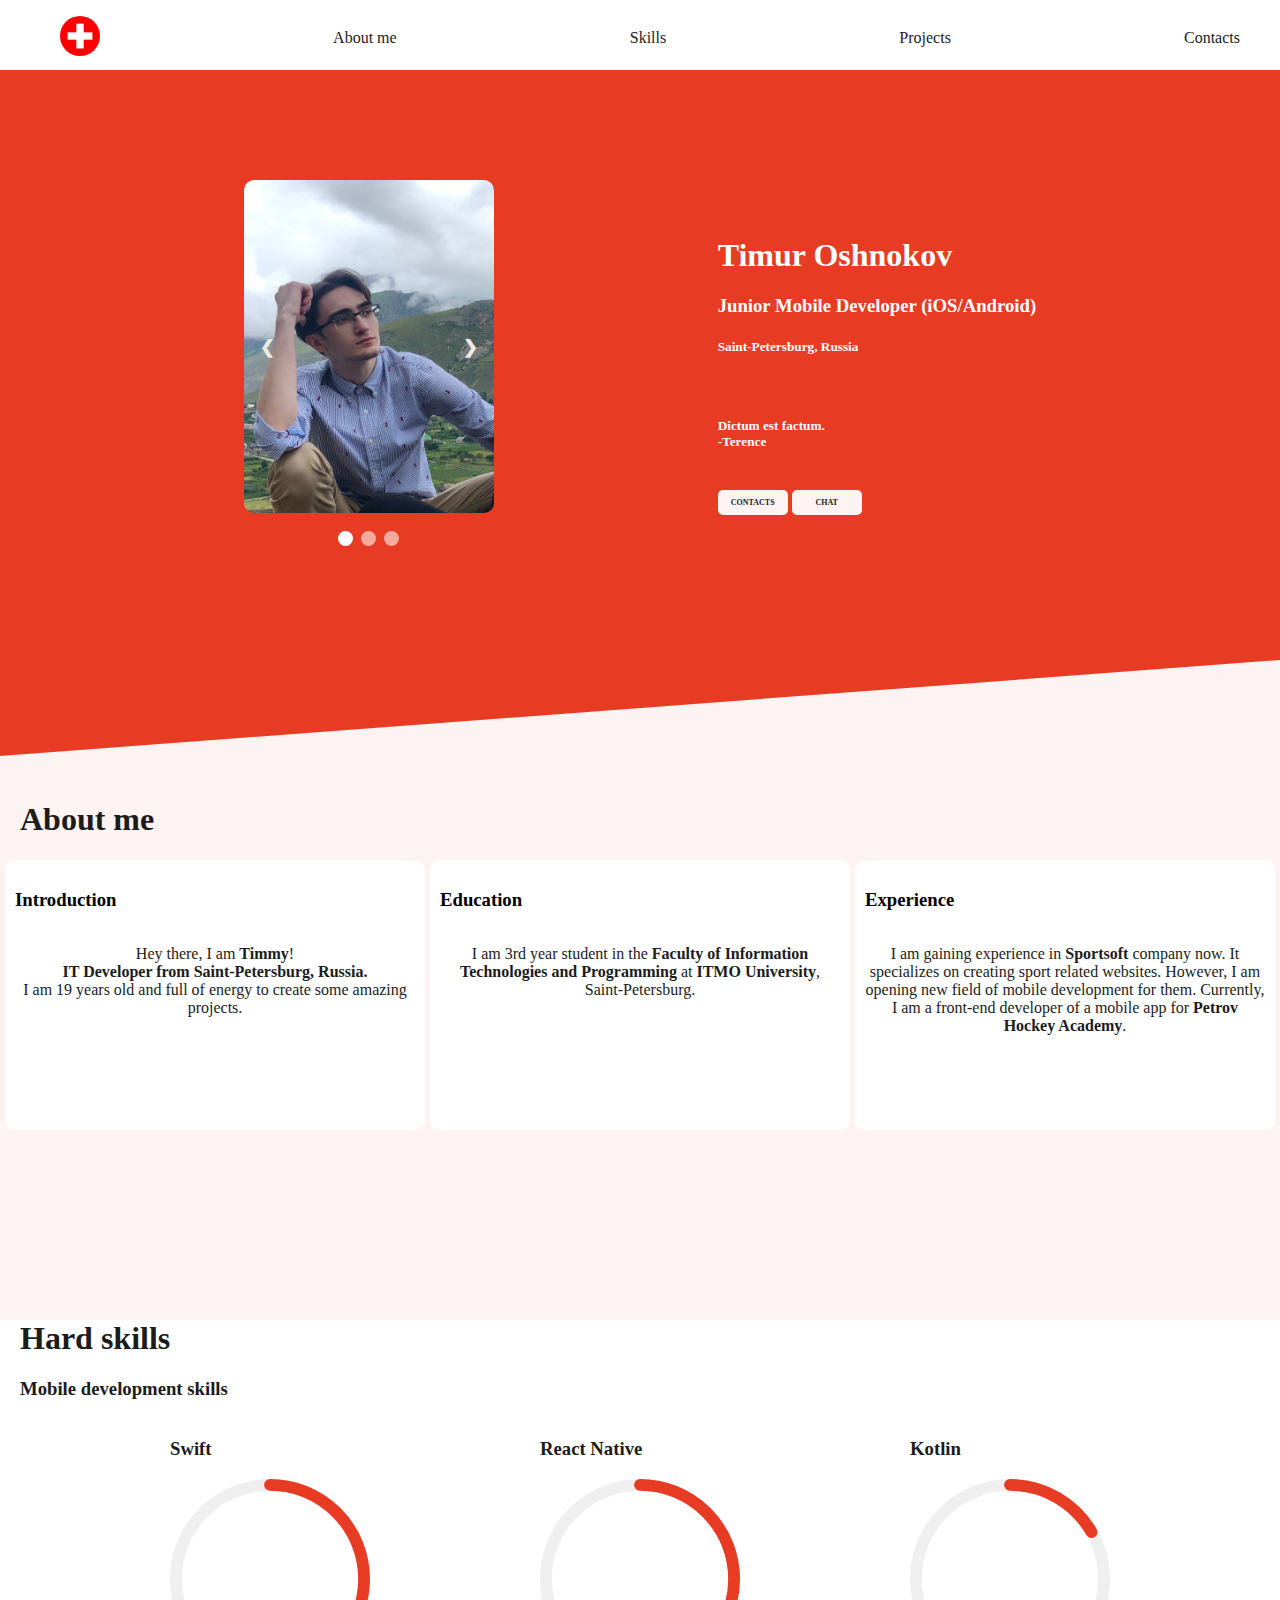
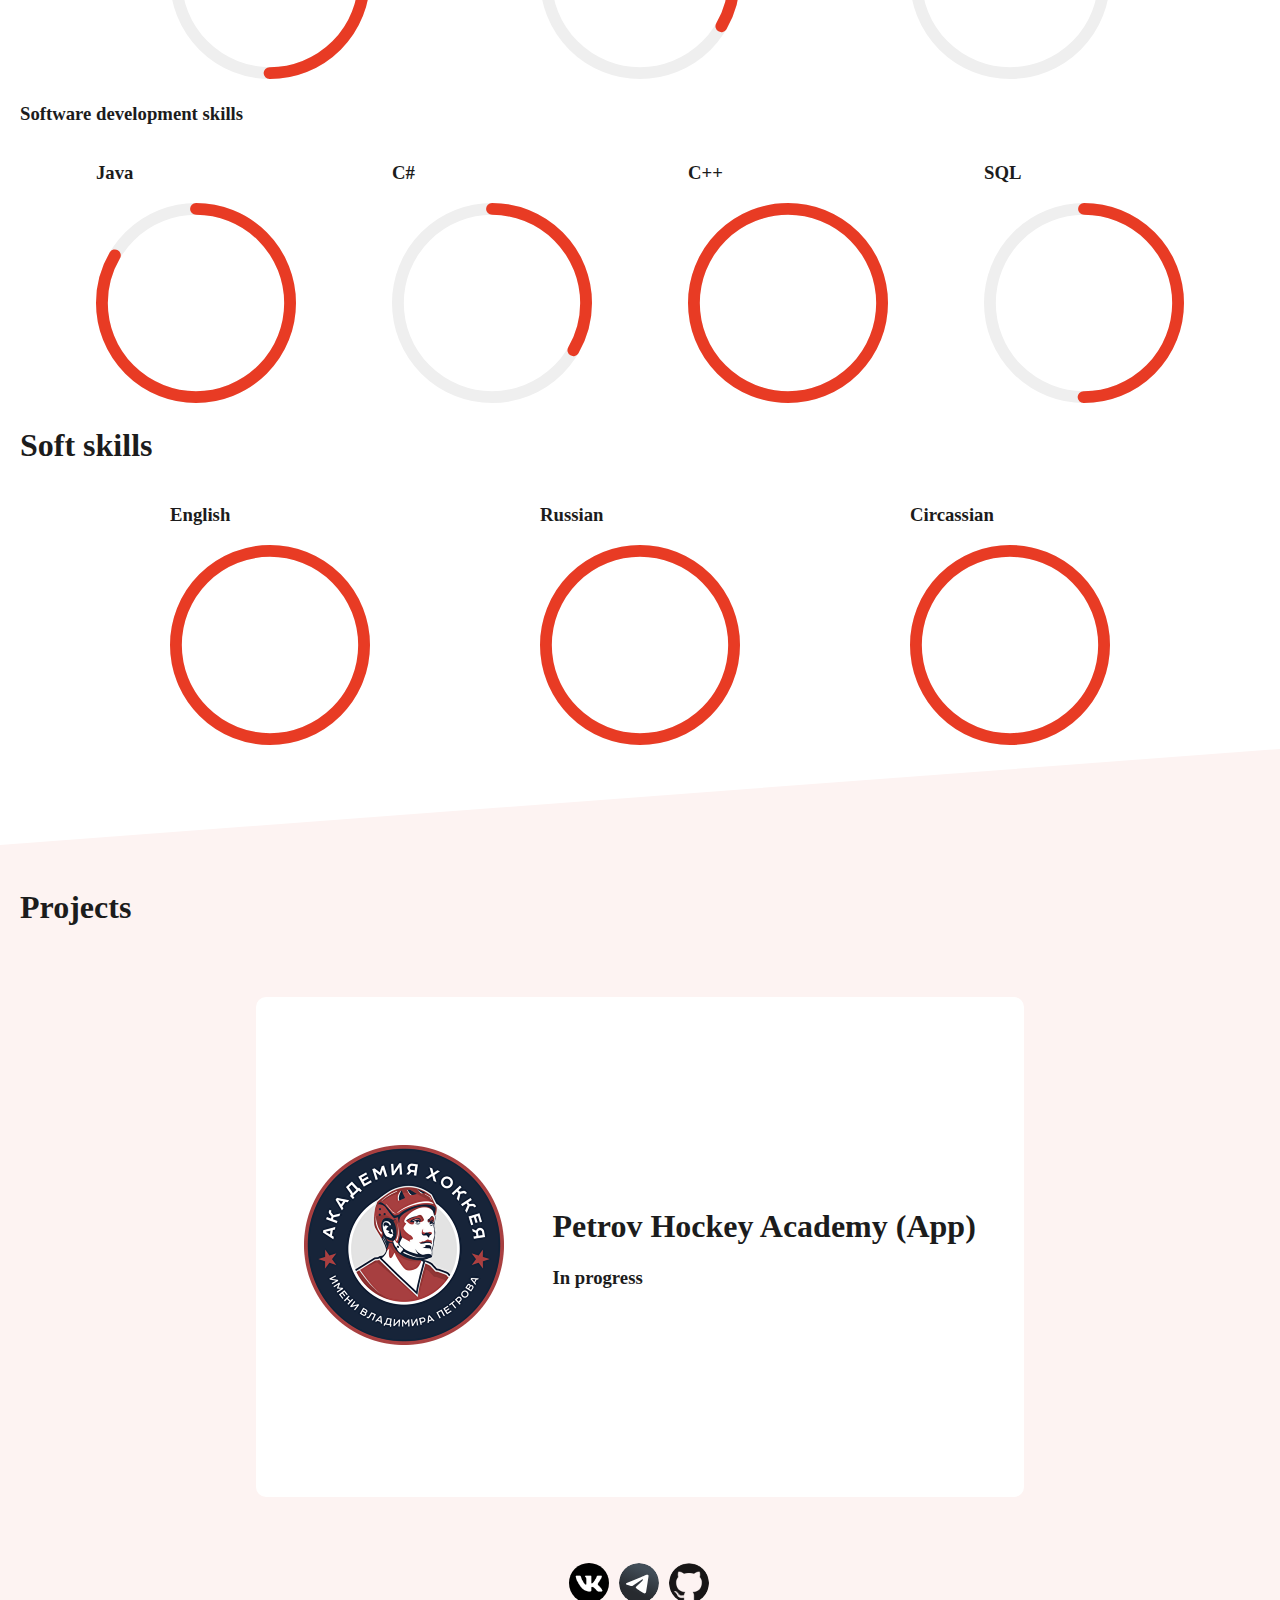
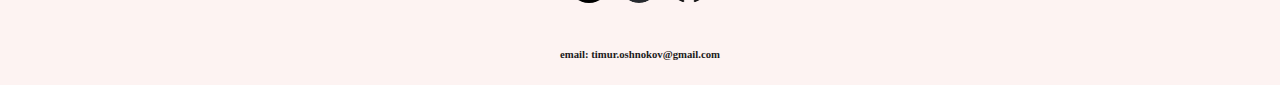
==== commit d911848f: "Lab 7" ====
--- a/PersonalPage/PersonalPage.html
+++ b/PersonalPage/PersonalPage.html
@@ -61,6 +61,17 @@
             </ul>
         </nav>
     </section>
+
+    <section class="chatSection" id="chatView">
+        <button id="buttonCloseChat" onclick="closeChat()">CLOSE</button>
+        <b id="chatTitleText">CHAT TIME</b>
+        <div id="chatWindow"></div>
+        <div class="chatBottom">
+            <input id="inputLine"/>
+            <button id="sendButton" onclick="sendMessage()">SEND</button>
+        </div>
+    </section>
+
     <section class="intro">
         <span id="home"></span>
         <div class="personalBox">
@@ -68,8 +79,8 @@
                 <img src="./Images/SelfPhoto.jpg" alt="Timur Oshnokov" class="selfImage"/>
                 <img src="./Images/SelfPhoto1.jpg" alt="Timur Oshnokov" class="selfImage"/>
                 <img src="./Images/SelfPhoto2.jpg" alt="Timur Oshnokov" class="selfImage"/>
-                <a class="prev" onclick="plusSlides(-1)">❮</a>
-                <a class="next" onclick="plusSlides(1)">❯</a>
+                <a class="prevImage" onclick="plusSlides(-1)">❮</a>
+                <a class="nextImage" onclick="plusSlides(1)">❯</a>
                 <br>
 
                 <div style="text-align:center">
@@ -88,6 +99,9 @@
                 <button id="buttonOpenContacts" onclick="showContacts()">
                     CONTACTS
                 </button>
+                <button id="buttonOpenChat" onclick="openChat()">
+                    CHAT
+                </button>
             </div>
         </div>
         <svg class="triangle" viewBox="0 0 200 15">
@@ -104,15 +118,28 @@
 
         <div class="aboutMeSlides">
             <div class="aboutMeSingleSlide">
-                <p class="aboutMeText">Hey there, I am Timmy!<br>IT Developer from Saint-Petersburg, Russia.<br>I am 19
-                    years
-                    old and full of energy to create some amazing projects. </p>
+                <h3 class="aboutMeTitle">Introduction</h3>
+                <div class="aboutMeTextContainer">
+                    <p class="aboutMeText">Hey there, I am <b>Timmy</b>!<br><b>IT Developer from Saint-Petersburg,
+                        Russia.</b><br>I am 19
+                        years
+                        old and full of energy to create some amazing projects. </p>
+                </div>
             </div>
             <div class="aboutMeSingleSlide">
-                <p class="aboutMeText"> If you have got some interesting ideas,<br>text me.</p>
+                <h3 class="aboutMeTitle">Education</h3>
+                <div class="aboutMeTextContainer">
+                    <p class="aboutMeText"> I am 3rd year student in the <b>Faculty of Information Technologies and
+                        Programming</b> at <b>ITMO University</b>, Saint-Petersburg.</p>
+                </div>
             </div>
             <div class="aboutMeSingleSlide">
-                <p class="aboutMeText"> I am into implementing some breathtaking projects. </p>
+                <h3 class="aboutMeTitle">Experience</h3>
+                <div class="aboutMeTextContainer">
+                    <p class="aboutMeText"> I am gaining experience in <b>Sportsoft</b> company now. It specializes on
+                        creating sport related websites. However, I am opening new field of mobile development for them.
+                        Currently, I am a front-end developer of a mobile app for <b>Petrov Hockey Academy</b>.</p>
+                </div>
             </div>
         </div>
     </section>
@@ -449,34 +476,34 @@
     <!--            <cite>Terence</cite>-->
     <!--        </blockquote>-->
     <!--    </section>-->
-    <section class="floatExample">
-        <h1 class="sectionName">Float example</h1>
-        <div class="floatExampleTextBox">
-            <img src="Images/Logos/diceExample.png" class="diceLeftExample" alt="diceExample"/>
-            <img src="Images/Logos/diceExample.png" class="diceRightExample" alt="diceExample"/>
-            Lorem ipsum dolor sit amet, consectetur adipiscing elit, sed do eiusmod tempor incididunt ut labore et
-            dolore magna aliqua. Tristique senectus et netus et malesuada. Nec feugiat in fermentum posuere urna nec
-            tincidunt praesent. Et netus et malesuada fames ac. Enim diam vulputate ut pharetra sit. Tortor consequat id
-            porta nibh venenatis cras sed felis. Fringilla phasellus faucibus scelerisque eleifend donec pretium
-            vulputate sapien. Tempus imperdiet nulla malesuada pellentesque. Augue interdum velit euismod in
-            <div>
-                <div class="leafContainerLeft">
-                    <img src="Images/Logos/leaf.png" class="leafImage" alt="leafImage"/>
-                </div>
-                <div class="leafContainerRight">
-                    <img src="Images/Logos/leaf.png" class="leafImage" alt="leafImage"/>
-                </div>
-            </div>
-            pellentesque. Posuere ac ut consequat semper viverra nam. Non diam phasellus vestibulum lorem sed risus.
-            Nullam non nisi est sit amet facilisis magna etiam tempor. At consectetur lorem donec massa sapien faucibus
-            et molestie. Elementum tempus egestas sed sed risus pretium. Sit amet luctus venenatis lectus magna
-            fringilla urna porttitor. Purus sit amet luctus venenatis lectus. Pellentesque pulvinar pellentesque
-            habitant morbi. Sodales ut etiam sit amet nisl purus in. Consectetur purus ut faucibus pulvinar elementum
-            integer.
-            <img src="Images/Logos/diceExample.png" class="diceLeftExample" alt="diceExample"/>
-            <img src="Images/Logos/diceExample.png" class="diceRightExample" alt="diceExample"/>
-        </div>
-    </section>
+    <!--    <section class="floatExample">-->
+    <!--        <h1 class="sectionName">Float example</h1>-->
+    <!--        <div class="floatExampleTextBox">-->
+    <!--            <img src="Images/Logos/diceExample.png" class="diceLeftExample" alt="diceExample"/>-->
+    <!--            <img src="Images/Logos/diceExample.png" class="diceRightExample" alt="diceExample"/>-->
+    <!--            Lorem ipsum dolor sit amet, consectetur adipiscing elit, sed do eiusmod tempor incididunt ut labore et-->
+    <!--            dolore magna aliqua. Tristique senectus et netus et malesuada. Nec feugiat in fermentum posuere urna nec-->
+    <!--            tincidunt praesent. Et netus et malesuada fames ac. Enim diam vulputate ut pharetra sit. Tortor consequat id-->
+    <!--            porta nibh venenatis cras sed felis. Fringilla phasellus faucibus scelerisque eleifend donec pretium-->
+    <!--            vulputate sapien. Tempus imperdiet nulla malesuada pellentesque. Augue interdum velit euismod in-->
+    <!--            <div>-->
+    <!--                <div class="leafContainerLeft">-->
+    <!--                    <img src="Images/Logos/leaf.png" class="leafImage" alt="leafImage"/>-->
+    <!--                </div>-->
+    <!--                <div class="leafContainerRight">-->
+    <!--                    <img src="Images/Logos/leaf.png" class="leafImage" alt="leafImage"/>-->
+    <!--                </div>-->
+    <!--            </div>-->
+    <!--            pellentesque. Posuere ac ut consequat semper viverra nam. Non diam phasellus vestibulum lorem sed risus.-->
+    <!--            Nullam non nisi est sit amet facilisis magna etiam tempor. At consectetur lorem donec massa sapien faucibus-->
+    <!--            et molestie. Elementum tempus egestas sed sed risus pretium. Sit amet luctus venenatis lectus magna-->
+    <!--            fringilla urna porttitor. Purus sit amet luctus venenatis lectus. Pellentesque pulvinar pellentesque-->
+    <!--            habitant morbi. Sodales ut etiam sit amet nisl purus in. Consectetur purus ut faucibus pulvinar elementum-->
+    <!--            integer.-->
+    <!--            <img src="Images/Logos/diceExample.png" class="diceLeftExample" alt="diceExample"/>-->
+    <!--            <img src="Images/Logos/diceExample.png" class="diceRightExample" alt="diceExample"/>-->
+    <!--        </div>-->
+    <!--    </section>-->
 </main>
 
 <footer>
@@ -511,6 +538,7 @@
 
 <script type="text/javascript" src="../JavaScriptTesting/Lab5.js"></script>
 <script type="text/javascript" src="../JavaScriptTesting/Lab6.js"></script>
+<script type="text/javascript" src="../JavaScriptTesting/Lab7.js"></script>
 </body>
 
 </html>
--- a/PersonalPage/PersonalPageCSS.css
+++ b/PersonalPage/PersonalPageCSS.css
@@ -50,6 +50,7 @@
     max-width: 250px;
     height: auto;
     border-radius: 10px;
+    display: none;
 }
 
 .nameBox {
@@ -67,6 +68,7 @@
     font-family: "Verdana";
     color: #1c1c1c;
     text-align: center;
+    justify-self: center;
 }
 
 .aboutMeSlides {
@@ -79,11 +81,23 @@
 .aboutMeSingleSlide {
     background-color: #ffffff;
     border-radius: 10px;
+    padding: 10px;
     height: 250px;
     width: 400px;
     display: flex;
-    align-items: center;
+    justify-content: space-between;
+    flex-direction: column;
+}
+
+.aboutMeTitle {
+    align-self: flex-start;
+    font-family: Verdana;
+}
+
+.aboutMeTextContainer {
+    height: 100%;
     justify-content: center;
+    align-items: center;
 }
 
 /* SKILLS*/
@@ -96,10 +110,6 @@
     display: flex;
     flex-direction: row;
     justify-content: space-evenly;
-}
-
-.hardSkillsBox {
-
 }
 
 /*PROJECTS*/
@@ -153,7 +163,8 @@
 body {
     flex-direction: column;
     background-color: #FDF3F2;
-    width: 100vw;
+    width: 100%;
+    margin: 0;
 }
 
 .logo {
@@ -190,7 +201,7 @@
 
 #skills {
     position: relative;
-    top: -70px;
+    top: -50px;
 }
 
 #aboutMe {
@@ -285,7 +296,7 @@
     align-items: center;
 }
 
-#buttonOpenContacts{
+#buttonOpenContacts {
     width: 70px;
     height: 25px;
     background-color: #FDF3F2;
@@ -297,7 +308,7 @@
     color: #1c1c1c;
 }
 
-#buttonCloseContacts{
+#buttonCloseContacts {
     width: 50px;
     height: 15px;
     margin-right: 15px;
@@ -312,7 +323,7 @@
     color: #FDF3F2;
 }
 
-#popUpContacts{
+#popUpContacts {
     margin-top: 40px;
     width: 200px;
     justify-content: space-around;
@@ -327,7 +338,7 @@
     position: relative;
 }
 
-.prev, .next {
+.prevImage, .nextImage {
     cursor: pointer;
     position: absolute;
     top: 50%;
@@ -341,13 +352,13 @@
     border-radius: 0 15px 15px 0;
 }
 
-.next {
+.nextImage {
     right: 0;
     border-radius: 15px 0 0 15px;
 }
 
-.prev:hover, .next:hover {
-    background-color: rgba(0,0,0,0.2);
+.prevImage:hover, .nextImage:hover {
+    background-color: rgba(0, 0, 0, 0.2);
 }
 
 .dot {
@@ -373,6 +384,100 @@
 }
 
 @keyframes fade {
-    from {opacity: .4}
-    to {opacity: 1}
-}
+    from {
+        opacity: .4
+    }
+    to {
+        opacity: 1
+    }
+}
+
+/*CHAT*/
+
+#buttonOpenChat {
+    width: 70px;
+    height: 25px;
+    background-color: #FDF3F2;
+    border-radius: 5px;
+    border: none;
+    font-family: Verdana;
+    font-size: 8px;
+    font-weight: bold;
+    color: #1c1c1c;
+}
+
+#buttonCloseChat {
+    width: 50px;
+    height: 15px;
+    margin-right: 15px;
+    margin-top: 15px;
+    align-self: flex-end;
+    background-color: #FDF3F2;
+    border-radius: 5px;
+    border: none;
+    font-family: Verdana;
+    font-size: 8px;
+    font-weight: bold;
+    color: #e83b24;
+}
+
+.chatSection {
+    width: 50%;
+    height: 450px;
+    background-color: #e83b24;
+    margin-left: 25%;
+    margin-top: 50px;
+    border: 4px solid #FDF3F2;
+    border-radius: 20px;
+    z-index: 10;
+    position: fixed;
+    display: flex;
+    align-items: center;
+    flex-direction: column;
+    visibility: hidden;
+}
+
+#chatTitleText {
+    font-family: Verdana;
+    font-size: 20px;
+    color: #FDF3F2;
+    margin-top: 2%;
+}
+
+#chatWindow {
+    background-color: #FDF3F2;
+    width: 80%;
+    height: 70%;
+    margin-top: 2%;
+    border-radius: 5px;
+    overflow-y: auto;
+    display: flex;
+    flex-direction: column;
+    padding: 5px 10px;
+}
+
+.chatBottom {
+    width: 80%;
+    height: 5%;
+    margin-top: 1%;
+    display: flex;
+    justify-content: space-between;
+}
+
+#inputLine {
+    width: 80%;
+    height: 100%;
+    border-radius: 5px;
+    border: none;
+}
+
+#sendButton {
+    width: 15%;
+    border: none;
+    background-color: #FDF3F2;
+    border-radius: 5px;
+    font-family: Verdana;
+    font-size: 10px;
+    height: 100%;
+    color: #e83b24;
+}
